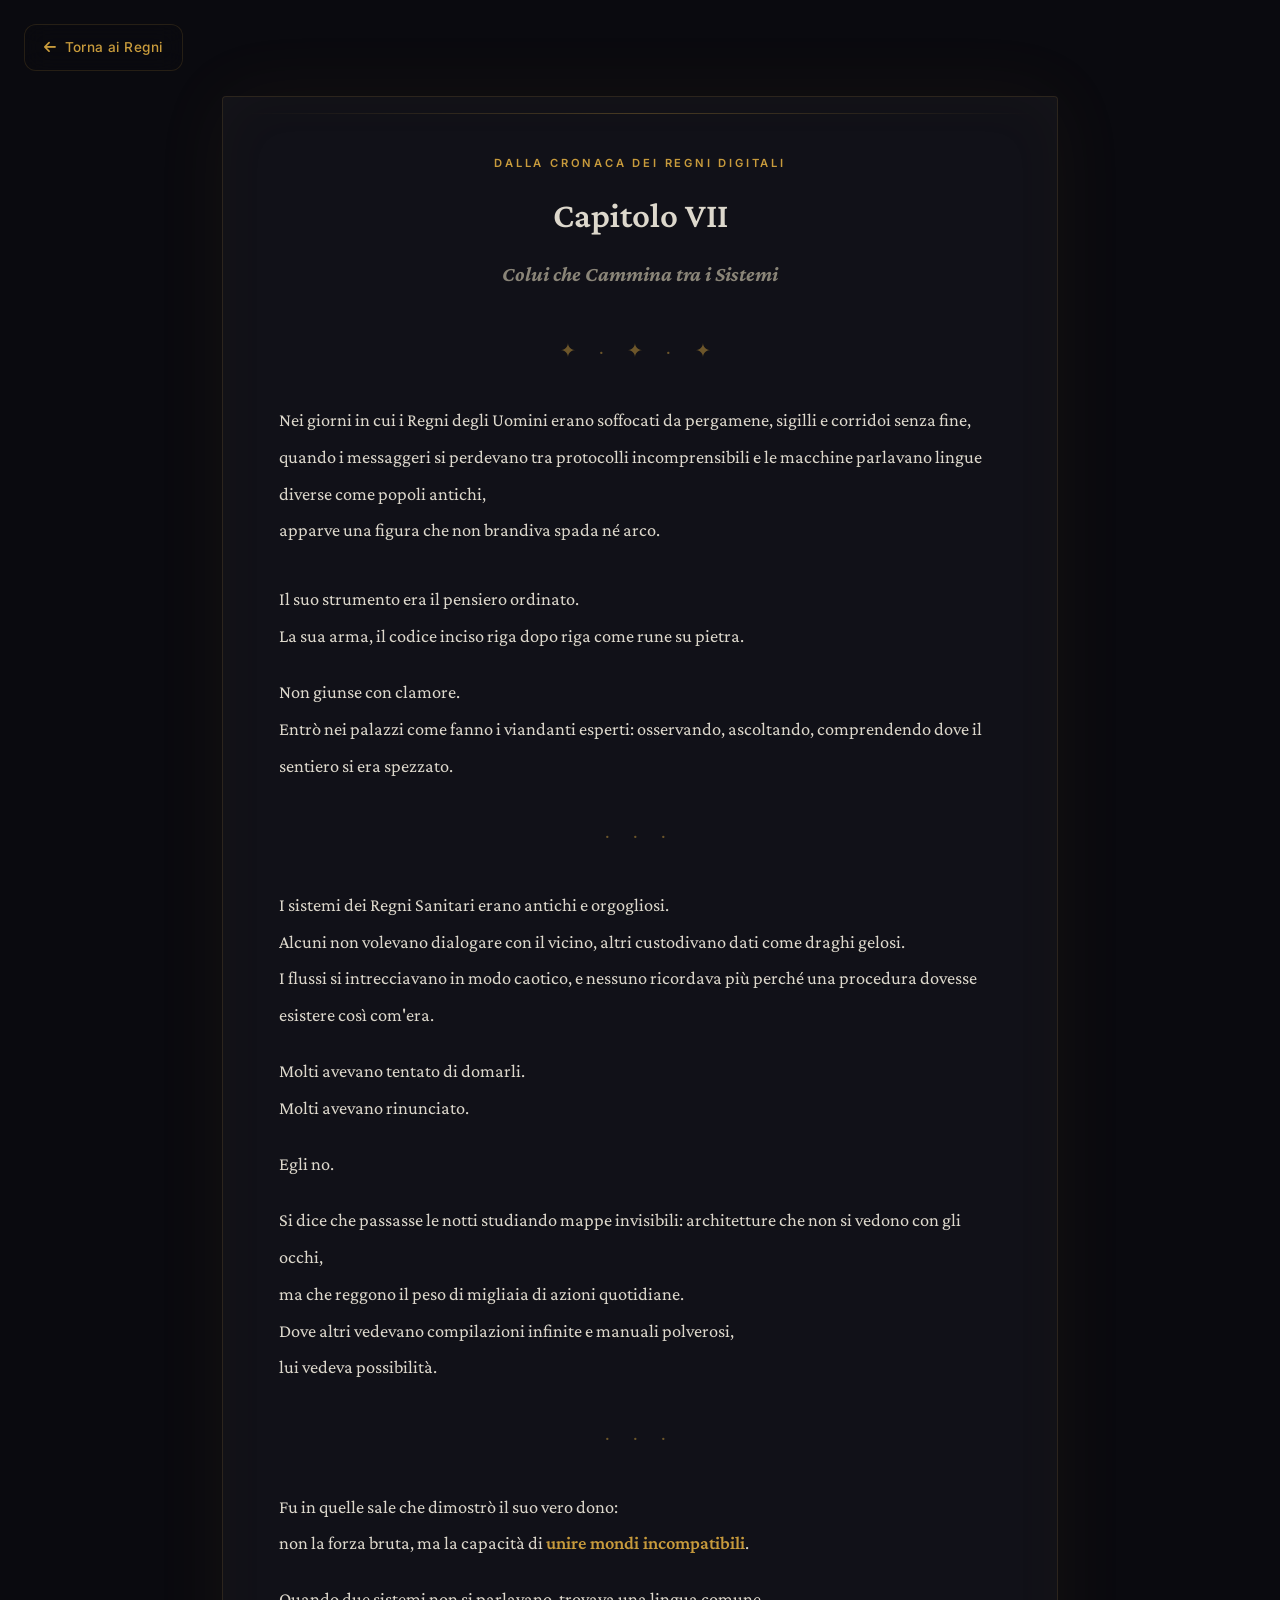
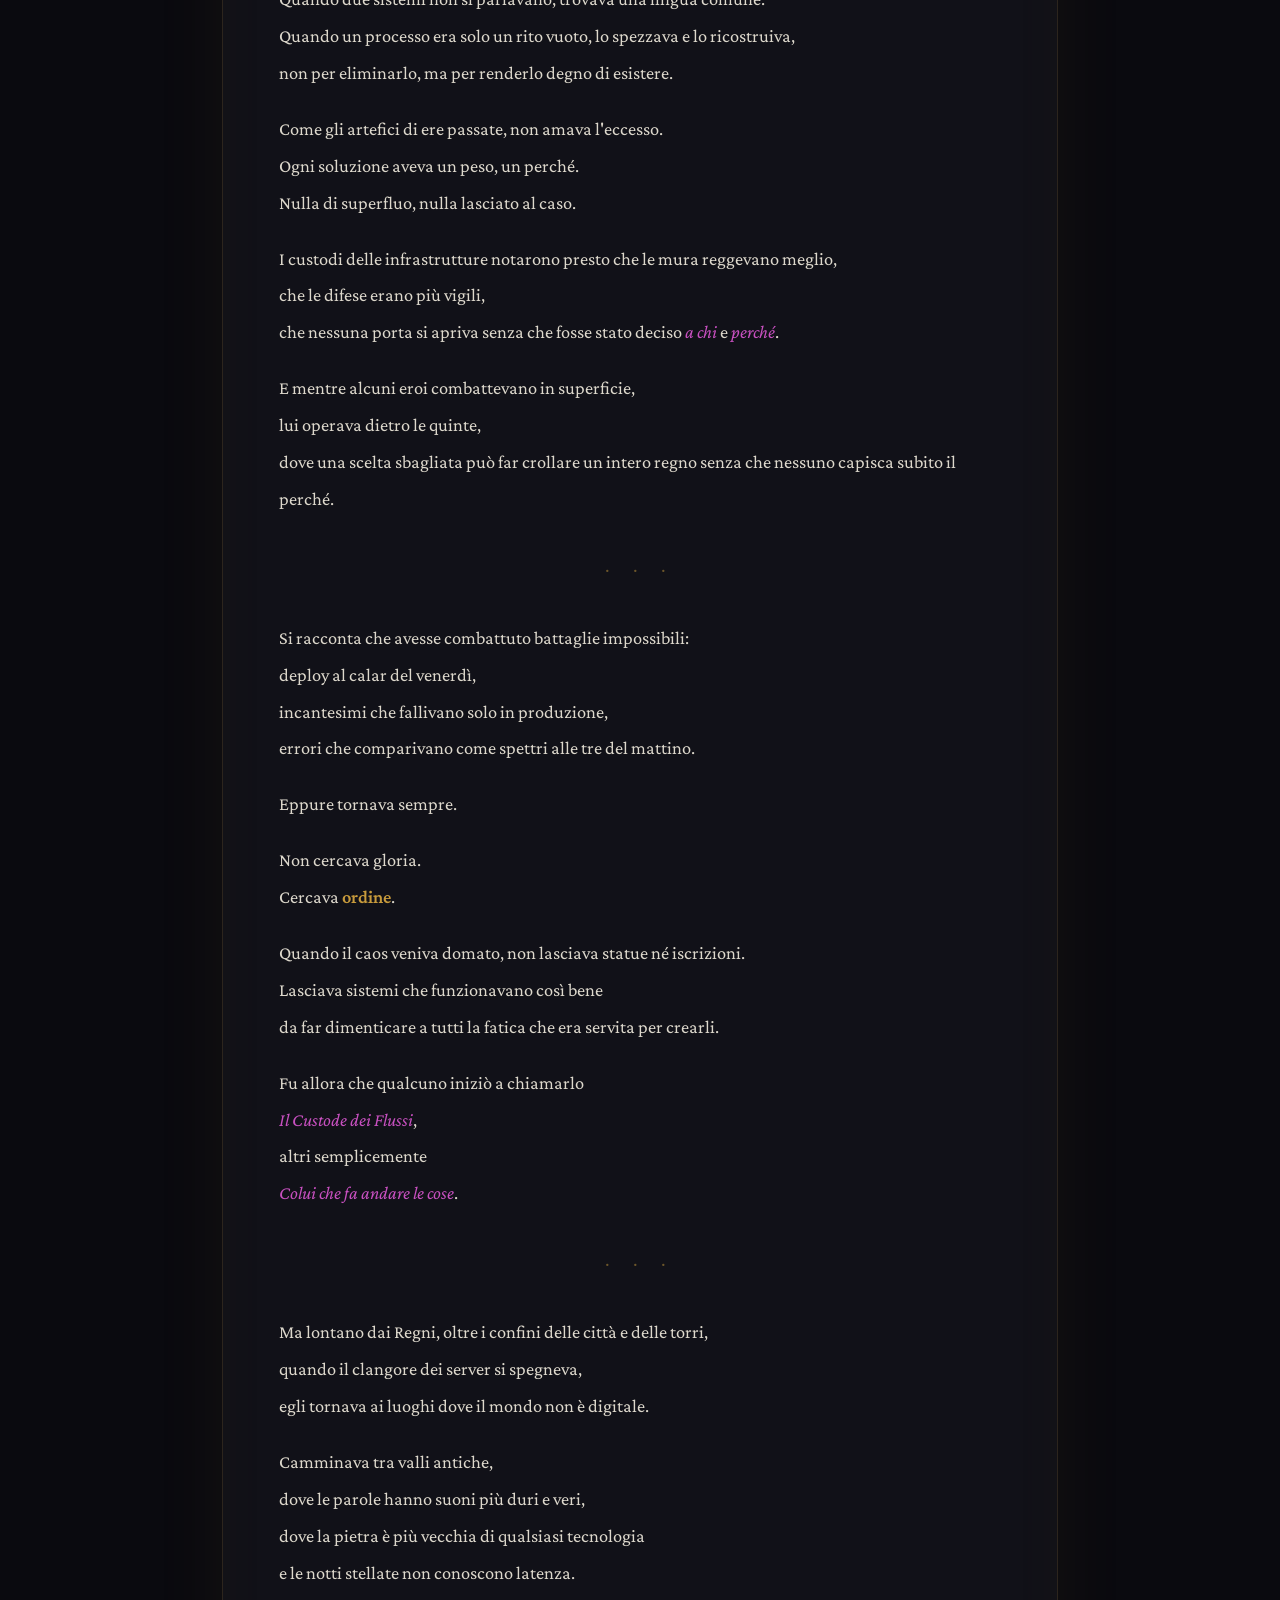
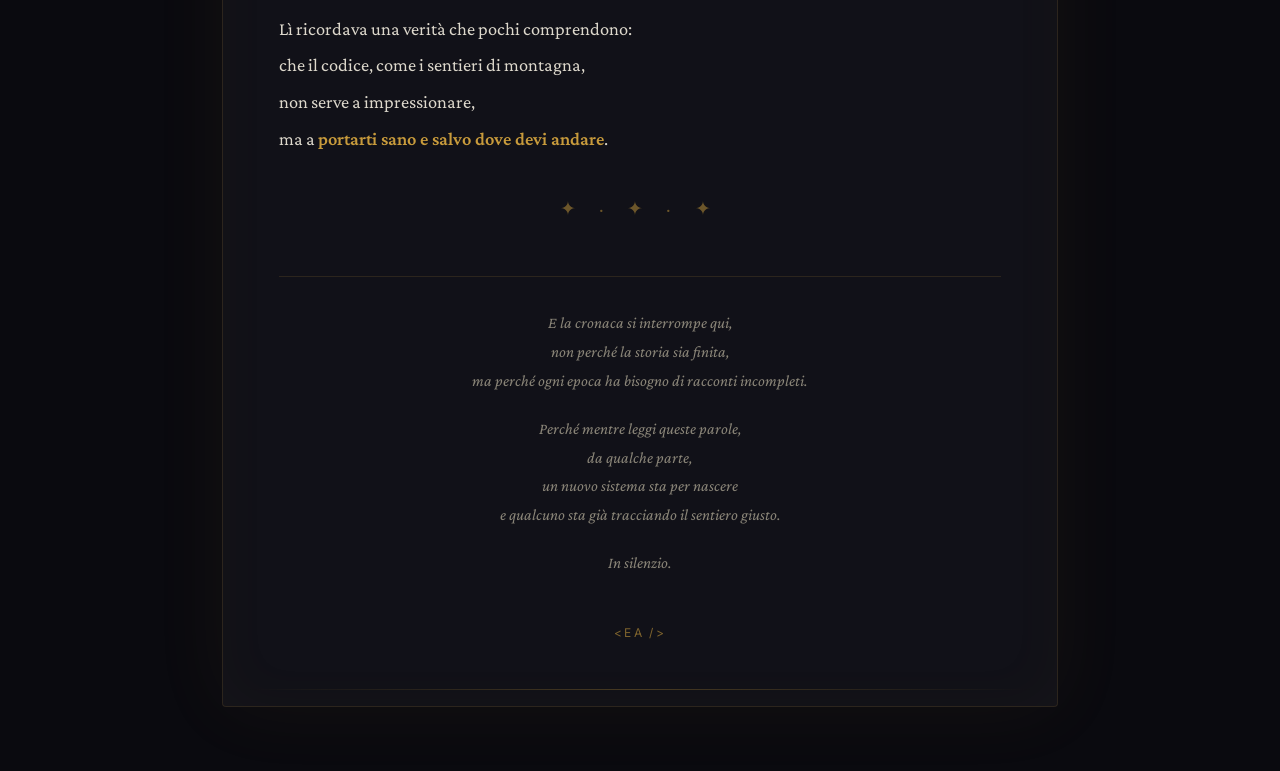
==== cronaca.html @ eeab99f7 "Added more easter eggs just for fun" ====
<!doctype html>
<html lang="it" data-theme="dark">
  <head>
    <meta charset="UTF-8" />
    <meta name="viewport" content="width=device-width, initial-scale=1.0" />
    <title>Cronaca dei Regni Digitali</title>
    <meta name="robots" content="noindex, nofollow" />

    <!-- Fonts -->
    <link rel="preconnect" href="https://fonts.googleapis.com" />
    <link rel="preconnect" href="https://fonts.gstatic.com" crossorigin />
    <link
      href="https://fonts.googleapis.com/css2?family=Inter:wght@300;400;500;600;700;800;900&family=JetBrains+Mono:wght@400;500;600&family=Crimson+Pro:ital,wght@0,400;0,600;1,400&display=swap"
      rel="stylesheet"
    />

    <!-- Icons -->
    <link
      rel="stylesheet"
      href="https://cdn.jsdelivr.net/npm/@fortawesome/fontawesome-free@6.4.0/css/all.min.css"
    />

    <style>
      /* ── Reset & base ─────────────────────────────── */
      *, *::before, *::after { box-sizing: border-box; margin: 0; padding: 0; }

      [data-theme="dark"] {
        --bg: #0a0a0f;
        --bg-scroll: #111118;
        --text: #ddd8cc;
        --text-dim: #8a8578;
        --accent: #c850c0;
        --accent2: #ff6b4a;
        --gold: #c89b3c;
        --border: rgba(200, 155, 60, 0.15);
      }
      [data-theme="light"] {
        --bg: #f5f0e8;
        --bg-scroll: #faf6ee;
        --text: #2a2520;
        --text-dim: #7a7060;
        --accent: #9b3fa0;
        --accent2: #d4522a;
        --gold: #8a6a1e;
        --border: rgba(120, 90, 30, 0.2);
      }

      html {
        scroll-behavior: smooth;
      }

      body {
        font-family: 'Crimson Pro', Georgia, serif;
        background: var(--bg);
        color: var(--text);
        line-height: 1.9;
        min-height: 100vh;
        overflow-x: hidden;
      }

      /* ── Background particles ─────────────────────── */
      .bg-particles {
        position: fixed;
        inset: 0;
        z-index: 0;
        pointer-events: none;
        overflow: hidden;
      }
      .bg-particles .particle {
        position: absolute;
        width: 2px;
        height: 2px;
        border-radius: 50%;
        background: var(--gold);
        opacity: 0;
        animation: float-particle linear infinite;
      }
      @keyframes float-particle {
        0%   { opacity: 0; transform: translateY(100vh) scale(0); }
        10%  { opacity: 0.6; }
        90%  { opacity: 0.6; }
        100% { opacity: 0; transform: translateY(-10vh) scale(1); }
      }

      /* ── Back button ──────────────────────────────── */
      .back-btn {
        position: fixed;
        top: 1.5rem;
        left: 1.5rem;
        z-index: 100;
        display: flex;
        align-items: center;
        gap: 0.5rem;
        padding: 0.6rem 1.2rem;
        background: rgba(10, 10, 15, 0.8);
        backdrop-filter: blur(12px);
        border: 1px solid var(--border);
        border-radius: 12px;
        color: var(--gold);
        text-decoration: none;
        font-family: 'Inter', sans-serif;
        font-size: 0.85rem;
        font-weight: 500;
        letter-spacing: 0.03em;
        transition: all 0.3s ease;
      }
      [data-theme="light"] .back-btn {
        background: rgba(245, 240, 232, 0.85);
      }
      .back-btn:hover {
        border-color: var(--gold);
        box-shadow: 0 0 20px rgba(200, 155, 60, 0.15);
        transform: translateX(-3px);
      }
      .back-btn i {
        transition: transform 0.3s ease;
      }
      .back-btn:hover i {
        transform: translateX(-3px);
      }

      /* ── Sword cursor ────────────────────────────── */
      body {
        cursor: url("data:image/svg+xml,%3Csvg xmlns='http://www.w3.org/2000/svg' width='28' height='28' viewBox='0 0 32 32'%3E%3Cpath d='M4 28l2-2m0 0l6-2-4-4-2 6zm8-4L26 10l-4-4L8 20m6 4l4-4m-10 0l4-4' stroke='%23c89b3c' stroke-width='1.6' fill='none' stroke-linecap='round' stroke-linejoin='round'/%3E%3Cpath d='M26 10l-2-6-4 2' stroke='%23c89b3c' stroke-width='1.6' fill='none' stroke-linecap='round' stroke-linejoin='round'/%3E%3C/svg%3E") 4 28, auto;
      }
      a, button, .back-btn {
        cursor: url("data:image/svg+xml,%3Csvg xmlns='http://www.w3.org/2000/svg' width='28' height='28' viewBox='0 0 32 32'%3E%3Cpath d='M4 28l2-2m0 0l6-2-4-4-2 6zm8-4L26 10l-4-4L8 20m6 4l4-4m-10 0l4-4' stroke='%23ffd700' stroke-width='2' fill='none' stroke-linecap='round' stroke-linejoin='round'/%3E%3Cpath d='M26 10l-2-6-4 2' stroke='%23ffd700' stroke-width='2' fill='none' stroke-linecap='round' stroke-linejoin='round'/%3E%3C/svg%3E") 4 28, pointer;
      }

      /* ── Sparkle trail canvas ──────────────────────── */
      .sparkle-canvas {
        position: fixed;
        inset: 0;
        z-index: 99;
        pointer-events: none;
      }

      /* ── Scroll container ─────────────────────────── */
      .scroll-container {
        position: relative;
        z-index: 1;
        max-width: 900px;
        margin: 0 auto;
        padding: 6rem 2rem 4rem;
      }

      /* ── Parchment ────────────────────────────────── */
      .parchment {
        background: var(--bg-scroll);
        border: 1px solid var(--border);
        border-radius: 4px;
        padding: 3.5rem 3.5rem;
        box-shadow:
          0 0 80px rgba(200, 155, 60, 0.06),
          inset 0 0 60px rgba(200, 155, 60, 0.03);
        position: relative;
      }
      .parchment::before,
      .parchment::after {
        content: '';
        position: absolute;
        left: 1.5rem;
        right: 1.5rem;
        height: 1px;
        background: linear-gradient(90deg, transparent, var(--gold), transparent);
        opacity: 0.3;
      }
      .parchment::before { top: 1rem; }
      .parchment::after { bottom: 1rem; }

      /* ── Typography ───────────────────────────────── */
      .chapter-label {
        font-family: 'Inter', sans-serif;
        font-size: 0.7rem;
        font-weight: 600;
        letter-spacing: 0.25em;
        text-transform: uppercase;
        color: var(--gold);
        text-align: center;
        margin-bottom: 0.5rem;
        opacity: 0;
        animation: fadeIn 1s ease 0.3s forwards;
      }

      .title {
        font-family: 'Crimson Pro', Georgia, serif;
        font-size: clamp(1.6rem, 4vw, 2.2rem);
        font-weight: 600;
        text-align: center;
        color: var(--text);
        margin-bottom: 0.3rem;
        opacity: 0;
        animation: fadeIn 1s ease 0.5s forwards;
      }

      .subtitle {
        font-family: 'Crimson Pro', Georgia, serif;
        font-size: clamp(1rem, 2.5vw, 1.3rem);
        font-style: italic;
        text-align: center;
        color: var(--text-dim);
        margin-bottom: 2.5rem;
        opacity: 0;
        animation: fadeIn 1s ease 0.7s forwards;
      }

      .divider {
        text-align: center;
        color: var(--gold);
        font-size: 1.2rem;
        letter-spacing: 0.5em;
        margin: 2rem 0;
        opacity: 0.5;
      }

      .prose {
        font-size: 1.15rem;
        line-height: 2;
        color: var(--text);
      }

      .prose p {
        margin-bottom: 1.2rem;
        opacity: 0;
        transform: translateY(12px);
        animation: revealLine 0.6s ease forwards;
      }

      .prose p strong {
        color: var(--gold);
        font-weight: 600;
      }

      .prose p em {
        color: var(--accent);
        font-style: italic;
      }

      .prose .stanza {
        margin-bottom: 2rem;
      }

      /* ── Ending ───────────────────────────────────── */
      .ending {
        text-align: center;
        margin-top: 3rem;
        padding-top: 2rem;
        border-top: 1px solid var(--border);
      }
      .ending p {
        font-style: italic;
        color: var(--text-dim);
        font-size: 1rem;
        line-height: 1.8;
      }
      .ending .sigil {
        display: inline-block;
        margin-top: 1.5rem;
        font-family: 'Inter', sans-serif;
        font-size: 0.75rem;
        letter-spacing: 0.2em;
        color: var(--gold);
        opacity: 0.6;
        transition: all 0.3s ease;
        user-select: none;
      }
      .ending .sigil:hover {
        opacity: 1;
        text-shadow: 0 0 12px var(--gold);
      }

      /* ── Black hole overlay ────────────────────────── */
      .blackhole-overlay {
        position: fixed;
        inset: 0;
        z-index: 10000;
        pointer-events: none;
      }
      .blackhole-overlay.active {
        pointer-events: auto;
      }

      /* ── Animations ───────────────────────────────── */
      @keyframes fadeIn {
        to { opacity: 1; }
      }
      @keyframes revealLine {
        to { opacity: 1; transform: translateY(0); }
      }

      /* Stagger paragraph reveals */
      .prose p:nth-child(1)  { animation-delay: 0.9s; }
      .prose p:nth-child(2)  { animation-delay: 1.0s; }
      .prose p:nth-child(3)  { animation-delay: 1.1s; }
      .prose p:nth-child(4)  { animation-delay: 1.2s; }
      .prose p:nth-child(5)  { animation-delay: 1.3s; }
      .prose p:nth-child(6)  { animation-delay: 1.4s; }
      .prose p:nth-child(7)  { animation-delay: 1.5s; }
      .prose p:nth-child(8)  { animation-delay: 1.6s; }
      .prose p:nth-child(9)  { animation-delay: 1.7s; }
      .prose p:nth-child(10) { animation-delay: 1.8s; }
      .prose p:nth-child(11) { animation-delay: 1.9s; }
      .prose p:nth-child(12) { animation-delay: 2.0s; }
      .prose p:nth-child(13) { animation-delay: 2.1s; }
      .prose p:nth-child(14) { animation-delay: 2.2s; }
      .prose p:nth-child(15) { animation-delay: 2.3s; }
      .prose p:nth-child(16) { animation-delay: 2.4s; }
      .prose p:nth-child(17) { animation-delay: 2.5s; }
      .prose p:nth-child(18) { animation-delay: 2.6s; }
      .prose p:nth-child(19) { animation-delay: 2.7s; }
      .prose p:nth-child(20) { animation-delay: 2.8s; }
      .prose p:nth-child(21) { animation-delay: 2.9s; }
      .prose p:nth-child(22) { animation-delay: 3.0s; }
      .prose p:nth-child(23) { animation-delay: 3.1s; }
      .prose p:nth-child(24) { animation-delay: 3.2s; }
      .prose p:nth-child(25) { animation-delay: 3.3s; }

      /* ── Responsive ───────────────────────────────── */
      @media (max-width: 600px) {
        .scroll-container {
          padding: 5rem 1rem 3rem;
        }
        .parchment {
          padding: 2rem 1.5rem;
        }
        .prose {
          font-size: 1.05rem;
        }
      }
    </style>
  </head>
  <body>
    <!-- Floating particles background -->
    <div class="bg-particles" id="bgParticles"></div>

    <!-- Sparkle trail canvas -->
    <canvas class="sparkle-canvas" id="sparkleCanvas"></canvas>

    <!-- Black hole canvas -->
    <canvas class="blackhole-overlay" id="blackholeCanvas"></canvas>

    <!-- Back button -->
    <a href="index.html" class="back-btn">
      <i class="fas fa-arrow-left"></i>
      Torna ai Regni
    </a>

    <div class="scroll-container">
      <article class="parchment">
        <p class="chapter-label">Dalla Cronaca dei Regni Digitali</p>
        <h1 class="title">Capitolo VII</h1>
        <h2 class="subtitle">Colui che Cammina tra i Sistemi</h2>

        <div class="divider">&#x2726; &middot; &#x2726; &middot; &#x2726;</div>

        <div class="prose">
          <p class="stanza">Nei giorni in cui i Regni degli Uomini erano soffocati da pergamene, sigilli e corridoi senza fine,<br>
          quando i messaggeri si perdevano tra protocolli incomprensibili e le macchine parlavano lingue diverse come popoli antichi,<br>
          apparve una figura che non brandiva spada n&eacute; arco.</p>

          <p>Il suo strumento era il pensiero ordinato.<br>
          La sua arma, il codice inciso riga dopo riga come rune su pietra.</p>

          <p>Non giunse con clamore.<br>
          Entr&ograve; nei palazzi come fanno i viandanti esperti: osservando, ascoltando, comprendendo dove il sentiero si era spezzato.</p>

          <div class="divider">&#183; &#183; &#183;</div>

          <p>I sistemi dei Regni Sanitari erano antichi e orgogliosi.<br>
          Alcuni non volevano dialogare con il vicino, altri custodivano dati come draghi gelosi.<br>
          I flussi si intrecciavano in modo caotico, e nessuno ricordava pi&ugrave; perch&eacute; una procedura dovesse esistere cos&igrave; com'era.</p>

          <p>Molti avevano tentato di domarli.<br>
          Molti avevano rinunciato.</p>

          <p>Egli no.</p>

          <p>Si dice che passasse le notti studiando mappe invisibili: architetture che non si vedono con gli occhi,<br>
          ma che reggono il peso di migliaia di azioni quotidiane.<br>
          Dove altri vedevano compilazioni infinite e manuali polverosi,<br>
          lui vedeva possibilit&agrave;.</p>

          <div class="divider">&#183; &#183; &#183;</div>

          <p>Fu in quelle sale che dimostr&ograve; il suo vero dono:<br>
          non la forza bruta, ma la capacit&agrave; di <strong>unire mondi incompatibili</strong>.</p>

          <p>Quando due sistemi non si parlavano, trovava una lingua comune.<br>
          Quando un processo era solo un rito vuoto, lo spezzava e lo ricostruiva,<br>
          non per eliminarlo, ma per renderlo degno di esistere.</p>

          <p>Come gli artefici di ere passate, non amava l'eccesso.<br>
          Ogni soluzione aveva un peso, un perch&eacute;.<br>
          Nulla di superfluo, nulla lasciato al caso.</p>

          <p>I custodi delle infrastrutture notarono presto che le mura reggevano meglio,<br>
          che le difese erano pi&ugrave; vigili,<br>
          che nessuna porta si apriva senza che fosse stato deciso <em>a chi</em> e <em>perch&eacute;</em>.</p>

          <p>E mentre alcuni eroi combattevano in superficie,<br>
          lui operava dietro le quinte,<br>
          dove una scelta sbagliata pu&ograve; far crollare un intero regno senza che nessuno capisca subito il perch&eacute;.</p>

          <div class="divider">&#183; &#183; &#183;</div>

          <p>Si racconta che avesse combattuto battaglie impossibili:<br>
          deploy al calar del venerd&igrave;,<br>
          incantesimi che fallivano solo in produzione,<br>
          errori che comparivano come spettri alle tre del mattino.</p>

          <p>Eppure tornava sempre.</p>

          <p>Non cercava gloria.<br>
          Cercava <strong>ordine</strong>.</p>

          <p>Quando il caos veniva domato, non lasciava statue n&eacute; iscrizioni.<br>
          Lasciava sistemi che funzionavano cos&igrave; bene<br>
          da far dimenticare a tutti la fatica che era servita per crearli.</p>

          <p>Fu allora che qualcuno inizi&ograve; a chiamarlo<br>
          <em>Il Custode dei Flussi</em>,<br>
          altri semplicemente<br>
          <em>Colui che fa andare le cose</em>.</p>

          <div class="divider">&#183; &#183; &#183;</div>

          <p>Ma lontano dai Regni, oltre i confini delle citt&agrave; e delle torri,<br>
          quando il clangore dei server si spegneva,<br>
          egli tornava ai luoghi dove il mondo non &egrave; digitale.</p>

          <p>Camminava tra valli antiche,<br>
          dove le parole hanno suoni pi&ugrave; duri e veri,<br>
          dove la pietra &egrave; pi&ugrave; vecchia di qualsiasi tecnologia<br>
          e le notti stellate non conoscono latenza.</p>

          <p>L&igrave; ricordava una verit&agrave; che pochi comprendono:<br>
          che il codice, come i sentieri di montagna,<br>
          non serve a impressionare,<br>
          ma a <strong>portarti sano e salvo dove devi andare</strong>.</p>

          <div class="divider">&#x2726; &middot; &#x2726; &middot; &#x2726;</div>

          <div class="ending">
            <p>E la cronaca si interrompe qui,<br>
            non perch&eacute; la storia sia finita,<br>
            ma perch&eacute; ogni epoca ha bisogno di racconti incompleti.</p>

            <p>Perch&eacute; mentre leggi queste parole,<br>
            da qualche parte,<br>
            un nuovo sistema sta per nascere<br>
            e qualcuno sta gi&agrave; tracciando il sentiero giusto.</p>

            <p>In silenzio.</p>

            <span class="sigil">&lt;EA /&gt;</span>
          </div>
        </div>
      </article>
    </div>

    <script>
      // Apply saved theme
      const saved = localStorage.getItem('ea-theme');
      if (saved) document.documentElement.setAttribute('data-theme', saved);

      // Background particles
      (function() {
        const container = document.getElementById('bgParticles');
        const count = 30;
        for (let i = 0; i < count; i++) {
          const p = document.createElement('div');
          p.className = 'particle';
          p.style.left = Math.random() * 100 + '%';
          p.style.animationDuration = (8 + Math.random() * 12) + 's';
          p.style.animationDelay = (Math.random() * 10) + 's';
          p.style.width = p.style.height = (1 + Math.random() * 2.5) + 'px';
          container.appendChild(p);
        }
      })();

      // Sparkle trail on mouse move
      (function() {
        if (window.matchMedia('(pointer: coarse)').matches) return;

        const canvas = document.getElementById('sparkleCanvas');
        const ctx = canvas.getContext('2d');
        let w, h;
        const sparkles = [];

        function resize() {
          w = canvas.width = window.innerWidth;
          h = canvas.height = window.innerHeight;
        }
        resize();
        window.addEventListener('resize', resize);

        const colors = ['#c89b3c', '#ffd700', '#e8c547', '#daa520', '#c850c0', '#fff8dc'];

        let lastSpawn = 0;
        document.addEventListener('mousemove', function(e) {
          const now = performance.now();
          if (now - lastSpawn < 30) return;
          lastSpawn = now;

          for (let i = 0; i < 3; i++) {
            sparkles.push({
              x: e.clientX + (Math.random() - 0.5) * 16,
              y: e.clientY + (Math.random() - 0.5) * 16,
              vx: (Math.random() - 0.5) * 1.5,
              vy: (Math.random() - 0.5) * 1.5 - 0.5,
              size: Math.random() * 3.5 + 1.5,
              alpha: 1,
              color: colors[Math.floor(Math.random() * colors.length)],
              rotation: Math.random() * Math.PI * 2,
              rotSpeed: (Math.random() - 0.5) * 0.15,
              life: 0,
              maxLife: 30 + Math.random() * 30,
            });
          }
        });

        function drawStar(cx, cy, size, rotation, alpha, color) {
          ctx.save();
          ctx.translate(cx, cy);
          ctx.rotate(rotation);
          ctx.globalAlpha = alpha;

          // 4-point star sparkle
          ctx.beginPath();
          const outer = size;
          const inner = size * 0.3;
          for (let i = 0; i < 4; i++) {
            const angle = (i * Math.PI) / 2;
            ctx.lineTo(Math.cos(angle) * outer, Math.sin(angle) * outer);
            const midAngle = angle + Math.PI / 4;
            ctx.lineTo(Math.cos(midAngle) * inner, Math.sin(midAngle) * inner);
          }
          ctx.closePath();
          ctx.fillStyle = color;
          ctx.fill();

          // Glow
          ctx.shadowColor = color;
          ctx.shadowBlur = size * 3;
          ctx.fill();

          ctx.restore();
        }

        function animate() {
          ctx.clearRect(0, 0, w, h);

          for (let i = sparkles.length - 1; i >= 0; i--) {
            const s = sparkles[i];
            s.life++;
            s.x += s.vx;
            s.y += s.vy;
            s.vy += 0.02; // light gravity
            s.rotation += s.rotSpeed;

            const progress = s.life / s.maxLife;
            s.alpha = 1 - progress;
            const currentSize = s.size * (1 - progress * 0.5);

            if (s.life >= s.maxLife) {
              sparkles.splice(i, 1);
              continue;
            }

            drawStar(s.x, s.y, currentSize, s.rotation, s.alpha, s.color);
          }

          requestAnimationFrame(animate);
        }
        animate();
      })();

      // Black hole easter egg — click on EA sigil
      (function() {
        const sigil = document.querySelector('.ending .sigil');
        if (!sigil) return;

        sigil.style.cursor = 'pointer';

        sigil.addEventListener('click', function() {
          if (document.querySelector('.blackhole-overlay.active')) return;

          const canvas = document.getElementById('blackholeCanvas');
          const ctx = canvas.getContext('2d');
          canvas.width = window.innerWidth;
          canvas.height = window.innerHeight;
          canvas.classList.add('active');

          const cx = canvas.width / 2;
          const cy = canvas.height / 2;

          // Collect all visible elements as "debris"
          const debris = [];
          const els = document.querySelectorAll(
            '.parchment, .back-btn, .bg-particles, .chapter-label, .title, .subtitle, .divider, .prose p, .ending p, .ending .sigil'
          );

          els.forEach(function(el) {
            const rect = el.getBoundingClientRect();
            if (rect.width === 0 || rect.height === 0) return;

            // Create multiple shards per element
            const shardCount = Math.max(2, Math.floor(rect.width * rect.height / 8000));
            for (let i = 0; i < shardCount; i++) {
              debris.push({
                x: rect.left + Math.random() * rect.width,
                y: rect.top + Math.random() * rect.height,
                w: 8 + Math.random() * 30,
                h: 4 + Math.random() * 16,
                rotation: Math.random() * Math.PI * 2,
                rotSpeed: (Math.random() - 0.5) * 0.2,
                color: ['#c89b3c', '#ffd700', '#ddd8cc', '#c850c0', '#8a8578', '#111118', '#ff6b4a'][Math.floor(Math.random() * 7)],
                alpha: 0.9,
                sucked: false,
              });
            }
          });

          // Hide page content
          let hideFrame = 0;
          const contentEls = document.querySelectorAll('.scroll-container, .back-btn, .bg-particles, #sparkleCanvas');

          // Phase tracking
          let phase = 'explode'; // explode -> suck -> blackhole -> fade
          let tick = 0;
          const explosionDuration = 50;
          const suckDuration = 120;

          // Black hole properties
          let bhRadius = 0;
          let bhAlpha = 0;
          let bhPulse = 0;

          // Accretion ring particles
          const ringParticles = [];

          function animate() {
            tick++;
            ctx.clearRect(0, 0, canvas.width, canvas.height);

            if (phase === 'explode') {
              // First frame: hide content
              if (tick === 1) {
                contentEls.forEach(function(el) { el.style.visibility = 'hidden'; });
              }

              // Explode debris outward from center
              debris.forEach(function(d) {
                if (!d.vx) {
                  // Initialize explosion velocity (away from center)
                  const dx = d.x - cx;
                  const dy = d.y - cy;
                  const dist = Math.sqrt(dx * dx + dy * dy) || 1;
                  const force = 3 + Math.random() * 8;
                  d.vx = (dx / dist) * force + (Math.random() - 0.5) * 4;
                  d.vy = (dy / dist) * force + (Math.random() - 0.5) * 4;
                }

                d.x += d.vx;
                d.y += d.vy;
                d.vx *= 0.97;
                d.vy *= 0.97;
                d.rotation += d.rotSpeed;

                ctx.save();
                ctx.translate(d.x, d.y);
                ctx.rotate(d.rotation);
                ctx.globalAlpha = d.alpha;
                ctx.fillStyle = d.color;
                ctx.fillRect(-d.w / 2, -d.h / 2, d.w, d.h);
                ctx.restore();
              });

              if (tick >= explosionDuration) {
                phase = 'suck';
                tick = 0;
              }
            }

            else if (phase === 'suck') {
              // Grow the black hole
              const suckProgress = tick / suckDuration;
              bhRadius = 10 + suckProgress * 180;
              bhAlpha = Math.min(1, suckProgress * 2);

              // Suck debris toward center
              let allSucked = true;
              debris.forEach(function(d) {
                if (d.sucked) return;

                const dx = cx - d.x;
                const dy = cy - d.y;
                const dist = Math.sqrt(dx * dx + dy * dy);

                if (dist < bhRadius * 0.4) {
                  d.sucked = true;
                  return;
                }

                allSucked = false;

                // Gravitational pull — stronger as black hole grows
                const gravity = (0.3 + suckProgress * 2.5) / Math.max(dist * 0.01, 0.5);
                d.vx = (d.vx || 0) + (dx / dist) * gravity;
                d.vy = (d.vy || 0) + (dy / dist) * gravity;

                // Spiral: tangential force
                d.vx += (-dy / dist) * gravity * 0.4;
                d.vy += (dx / dist) * gravity * 0.4;

                // Damping
                d.vx *= 0.98;
                d.vy *= 0.98;

                d.x += d.vx;
                d.y += d.vy;
                d.rotation += d.rotSpeed * (1 + suckProgress * 3);

                // Shrink as approaching
                const shrink = Math.max(0.1, dist / 500);
                d.alpha = Math.min(0.9, dist / 200);

                ctx.save();
                ctx.translate(d.x, d.y);
                ctx.rotate(d.rotation);
                ctx.globalAlpha = d.alpha;
                ctx.fillStyle = d.color;
                ctx.fillRect(-d.w * shrink / 2, -d.h * shrink / 2, d.w * shrink, d.h * shrink);
                ctx.restore();
              });

              // Draw accretion disk
              bhPulse += 0.08;
              const rings = 5;
              for (let r = rings; r >= 1; r--) {
                const ringR = bhRadius + r * 25 + Math.sin(bhPulse + r) * 8;
                const ringAlpha = bhAlpha * (0.15 / r);
                ctx.beginPath();
                ctx.arc(cx, cy, ringR, 0, Math.PI * 2);
                ctx.strokeStyle = r % 2 === 0 ? '#c850c0' : '#ff6b4a';
                ctx.lineWidth = 3 - r * 0.4;
                ctx.globalAlpha = ringAlpha;
                ctx.stroke();
              }

              // Draw black hole core
              var gradient = ctx.createRadialGradient(cx, cy, 0, cx, cy, bhRadius);
              gradient.addColorStop(0, 'rgba(0, 0, 0, 1)');
              gradient.addColorStop(0.7, 'rgba(0, 0, 0, 0.95)');
              gradient.addColorStop(0.85, 'rgba(40, 0, 60, 0.6)');
              gradient.addColorStop(1, 'rgba(200, 80, 192, 0)');

              ctx.beginPath();
              ctx.arc(cx, cy, bhRadius, 0, Math.PI * 2);
              ctx.fillStyle = gradient;
              ctx.globalAlpha = bhAlpha;
              ctx.fill();

              // Event horizon glow
              ctx.beginPath();
              ctx.arc(cx, cy, bhRadius * 0.95, 0, Math.PI * 2);
              ctx.strokeStyle = '#c850c0';
              ctx.lineWidth = 2;
              ctx.globalAlpha = bhAlpha * 0.4 * (1 + Math.sin(bhPulse * 2) * 0.3);
              ctx.shadowColor = '#c850c0';
              ctx.shadowBlur = 30;
              ctx.stroke();
              ctx.shadowBlur = 0;

              if (tick >= suckDuration || (allSucked && tick > 30)) {
                phase = 'blackhole';
                tick = 0;
              }
            }

            else if (phase === 'blackhole') {
              // Majestic pulsing black hole
              bhPulse += 0.05;
              var finalRadius = 200 + Math.sin(bhPulse) * 15;

              // Gravitational lensing rings
              for (var r = 8; r >= 1; r--) {
                var ringR = finalRadius + r * 20 + Math.sin(bhPulse * 1.5 + r * 0.8) * 10;
                ctx.beginPath();
                ctx.arc(cx, cy, ringR, 0, Math.PI * 2);
                var ringColor = r % 3 === 0 ? '#c850c0' : r % 3 === 1 ? '#ff6b4a' : '#c89b3c';
                ctx.strokeStyle = ringColor;
                ctx.lineWidth = 2.5 - r * 0.2;
                ctx.globalAlpha = 0.15 / r * (1 + Math.sin(bhPulse * 2 + r) * 0.3);
                ctx.shadowColor = ringColor;
                ctx.shadowBlur = 15;
                ctx.stroke();
              }
              ctx.shadowBlur = 0;

              // Black hole core
              var coreGrad = ctx.createRadialGradient(cx, cy, 0, cx, cy, finalRadius);
              coreGrad.addColorStop(0, 'rgba(0, 0, 0, 1)');
              coreGrad.addColorStop(0.75, 'rgba(0, 0, 0, 0.98)');
              coreGrad.addColorStop(0.9, 'rgba(60, 0, 80, 0.4)');
              coreGrad.addColorStop(1, 'rgba(200, 80, 192, 0)');
              ctx.beginPath();
              ctx.arc(cx, cy, finalRadius, 0, Math.PI * 2);
              ctx.fillStyle = coreGrad;
              ctx.globalAlpha = 1;
              ctx.fill();

              // Photon sphere
              ctx.beginPath();
              ctx.arc(cx, cy, finalRadius * 0.95, 0, Math.PI * 2);
              ctx.strokeStyle = '#c850c0';
              ctx.lineWidth = 1.5;
              ctx.globalAlpha = 0.5 + Math.sin(bhPulse * 3) * 0.2;
              ctx.shadowColor = '#c850c0';
              ctx.shadowBlur = 25;
              ctx.stroke();
              ctx.shadowBlur = 0;

              // Orbiting sparks
              for (var s = 0; s < 12; s++) {
                var sparkAngle = bhPulse * (0.8 + s * 0.15) + s * (Math.PI * 2 / 12);
                var sparkDist = finalRadius + 10 + Math.sin(bhPulse * 2 + s) * 30;
                var sx = cx + Math.cos(sparkAngle) * sparkDist;
                var sy = cy + Math.sin(sparkAngle) * sparkDist;

                ctx.beginPath();
                ctx.arc(sx, sy, 1.5 + Math.sin(bhPulse + s) * 0.8, 0, Math.PI * 2);
                ctx.fillStyle = s % 2 === 0 ? '#ffd700' : '#ff6b4a';
                ctx.globalAlpha = 0.7 + Math.sin(bhPulse * 2 + s) * 0.3;
                ctx.shadowColor = ctx.fillStyle;
                ctx.shadowBlur = 10;
                ctx.fill();
              }
              ctx.shadowBlur = 0;

              // After 4 seconds, start fade
              if (tick > 240) {
                phase = 'fade';
                tick = 0;
              }
            }

            else if (phase === 'fade') {
              // Fade to black then redirect
              var fadeProgress = tick / 90;
              ctx.fillStyle = '#000';
              ctx.globalAlpha = Math.min(1, fadeProgress);
              ctx.fillRect(0, 0, canvas.width, canvas.height);

              if (fadeProgress >= 1.2) {
                window.location.href = 'index.html';
                return;
              }
            }

            requestAnimationFrame(animate);
          }

          requestAnimationFrame(animate);
        });
      })();
    </script>
  </body>
</html>
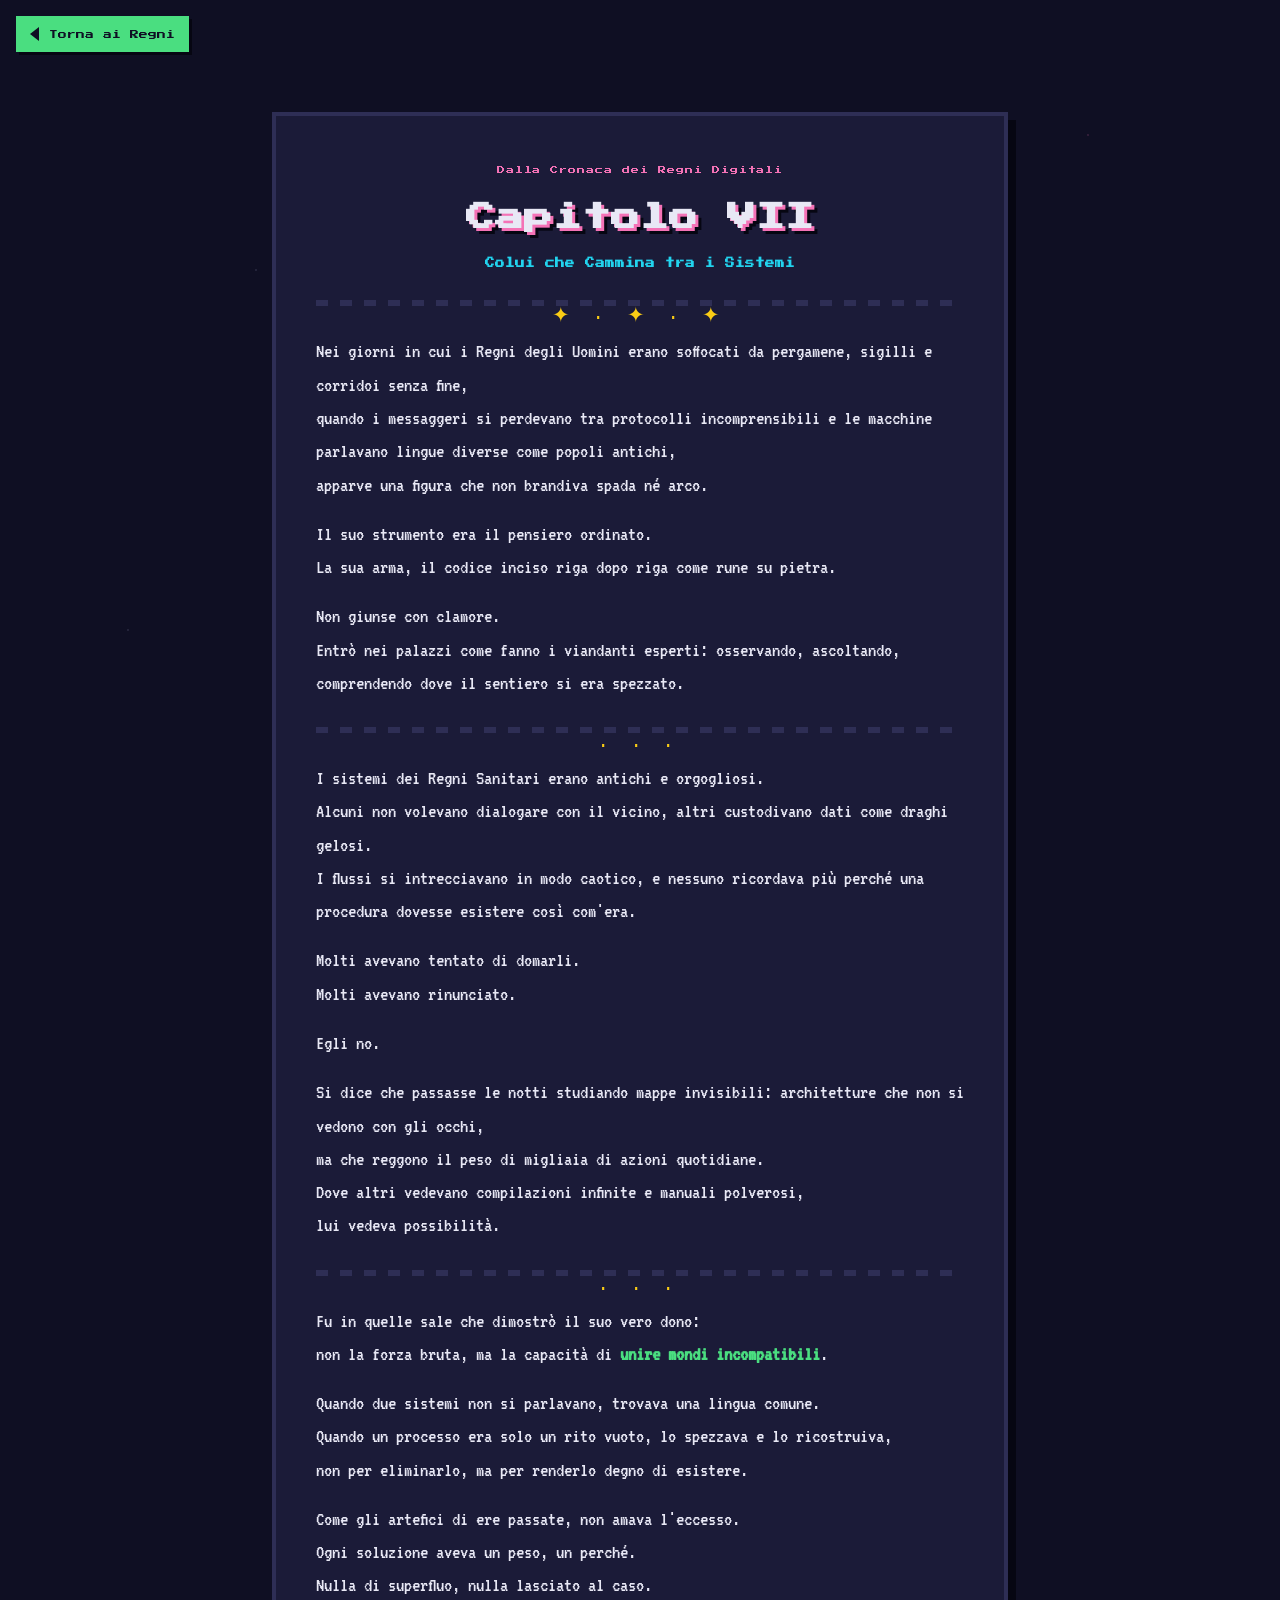
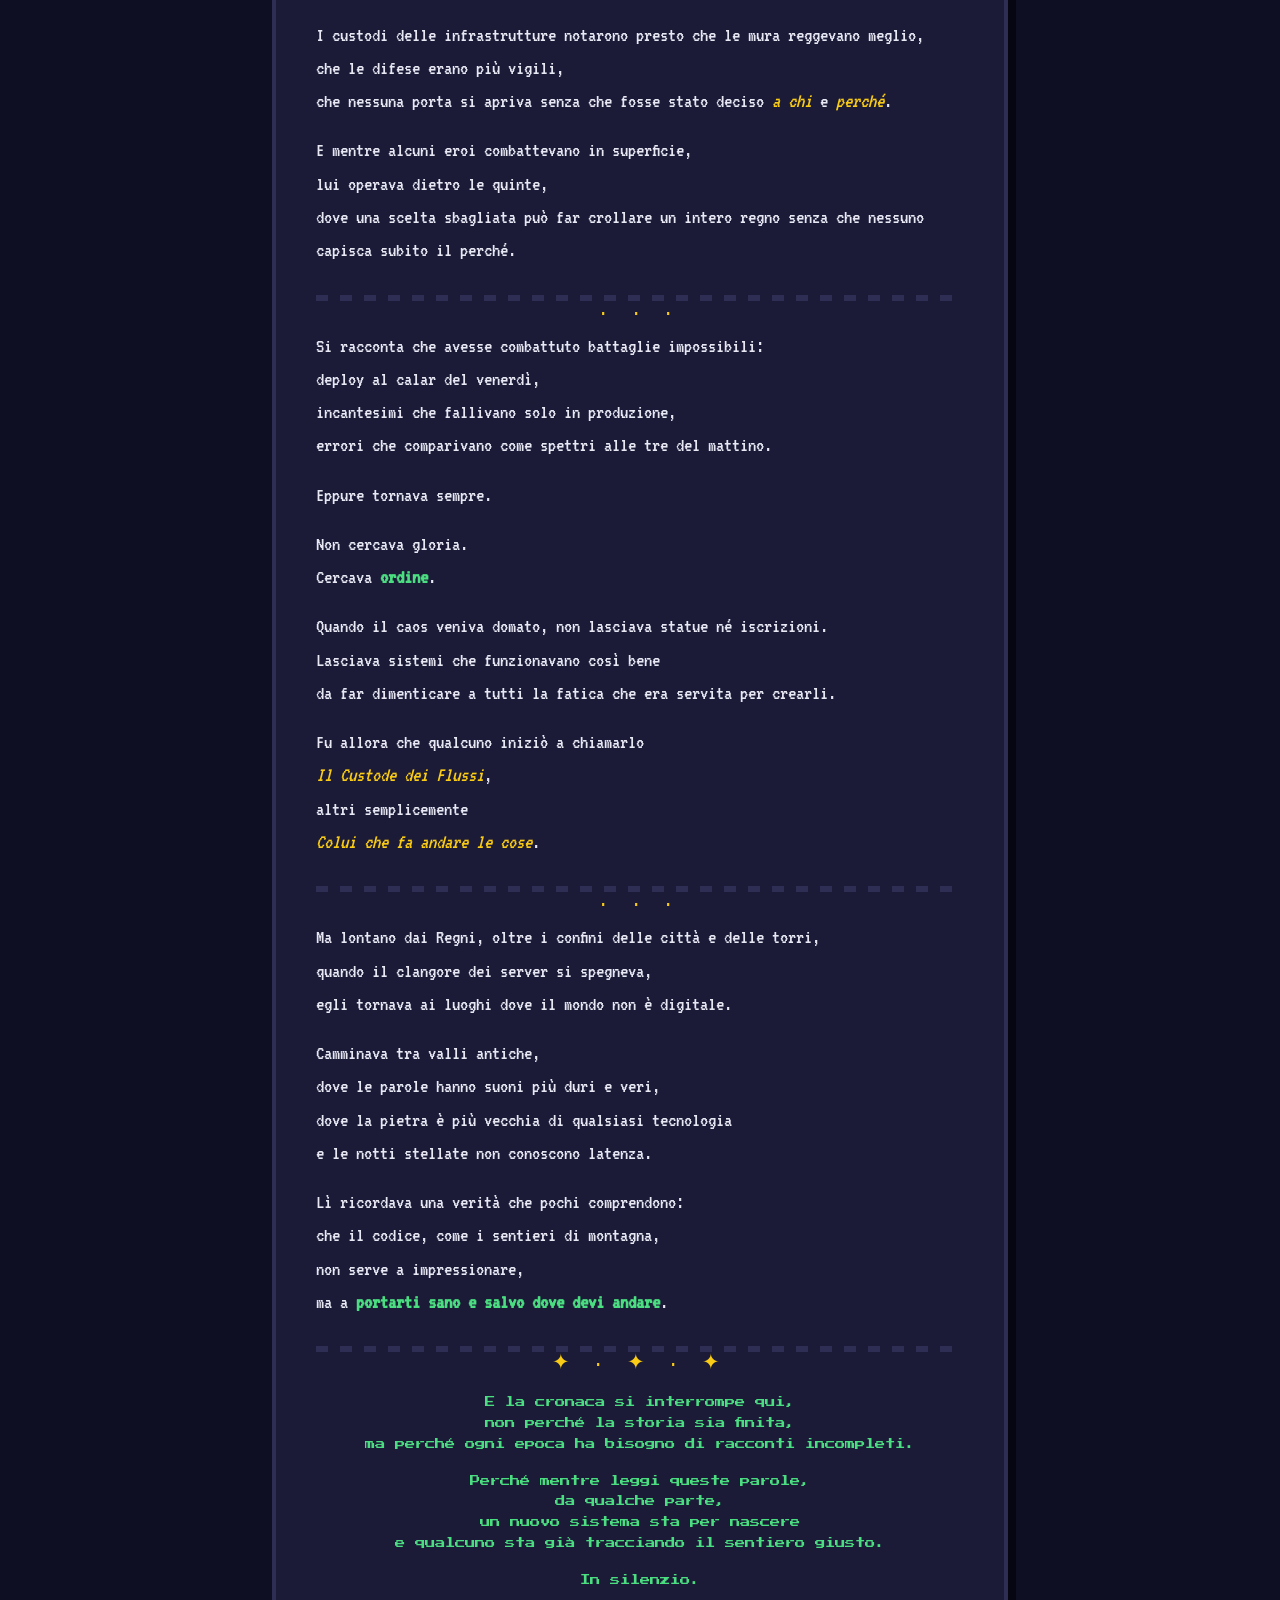
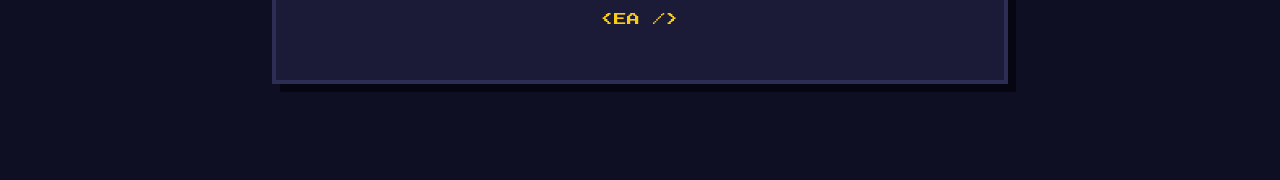
==== commit 59fed358: "New website with pixel art layout" ====
--- a/cronaca.html
+++ b/cronaca.html
@@ -1,330 +1,188 @@
 <!doctype html>
-<html lang="it" data-theme="dark">
+<html lang="it" class="page">
   <head>
     <meta charset="UTF-8" />
     <meta name="viewport" content="width=device-width, initial-scale=1.0" />
     <title>Cronaca dei Regni Digitali</title>
     <meta name="robots" content="noindex, nofollow" />
-
-    <!-- Fonts -->
+    <meta name="theme-color" content="#0f0f23" />
+
+    <link
+      rel="icon"
+      href="data:image/svg+xml,%3Csvg xmlns='http://www.w3.org/2000/svg' viewBox='0 0 8 8' shape-rendering='crispEdges'%3E%3Crect width='8' height='8' fill='%230f0f23'/%3E%3Crect x='2' y='1' width='4' height='1' fill='%234ade80'/%3E%3Crect x='2' y='2' width='1' height='1' fill='%234ade80'/%3E%3Crect x='2' y='3' width='3' height='1' fill='%234ade80'/%3E%3Crect x='2' y='4' width='1' height='1' fill='%234ade80'/%3E%3Crect x='2' y='5' width='1' height='1' fill='%234ade80'/%3E%3Crect x='2' y='6' width='4' height='1' fill='%234ade80'/%3E%3C/svg%3E"
+    />
     <link rel="preconnect" href="https://fonts.googleapis.com" />
     <link rel="preconnect" href="https://fonts.gstatic.com" crossorigin />
     <link
-      href="https://fonts.googleapis.com/css2?family=Inter:wght@300;400;500;600;700;800;900&family=JetBrains+Mono:wght@400;500;600&family=Crimson+Pro:ital,wght@0,400;0,600;1,400&display=swap"
+      href="https://fonts.googleapis.com/css2?family=Press+Start+2P&family=VT323&display=swap"
       rel="stylesheet"
     />
-
-    <!-- Icons -->
-    <link
-      rel="stylesheet"
-      href="https://cdn.jsdelivr.net/npm/@fortawesome/fontawesome-free@6.4.0/css/all.min.css"
-    />
+    <link rel="stylesheet" href="css/pixel.css" />
 
     <style>
-      /* ── Reset & base ─────────────────────────────── */
-      *, *::before, *::after { box-sizing: border-box; margin: 0; padding: 0; }
-
-      [data-theme="dark"] {
-        --bg: #0a0a0f;
-        --bg-scroll: #111118;
-        --text: #ddd8cc;
-        --text-dim: #8a8578;
-        --accent: #c850c0;
-        --accent2: #ff6b4a;
-        --gold: #c89b3c;
-        --border: rgba(200, 155, 60, 0.15);
-      }
-      [data-theme="light"] {
-        --bg: #f5f0e8;
-        --bg-scroll: #faf6ee;
-        --text: #2a2520;
-        --text-dim: #7a7060;
-        --accent: #9b3fa0;
-        --accent2: #d4522a;
-        --gold: #8a6a1e;
-        --border: rgba(120, 90, 30, 0.2);
-      }
-
-      html {
-        scroll-behavior: smooth;
-      }
+      /* ───────────────────────────────────────────────
+         La Cronaca, in versione 8 bit.
+         La pergamena diventa la finestra di dialogo di
+         un vecchio gioco di ruolo.
+      ─────────────────────────────────────────────── */
 
       body {
-        font-family: 'Crimson Pro', Georgia, serif;
         background: var(--bg);
-        color: var(--text);
-        line-height: 1.9;
         min-height: 100vh;
+        padding: 1rem;
         overflow-x: hidden;
       }
 
-      /* ── Background particles ─────────────────────── */
+      /* stelle di sfondo */
       .bg-particles {
         position: fixed;
         inset: 0;
+        pointer-events: none;
         z-index: 0;
-        pointer-events: none;
-        overflow: hidden;
-      }
-      .bg-particles .particle {
-        position: absolute;
-        width: 2px;
-        height: 2px;
-        border-radius: 50%;
-        background: var(--gold);
-        opacity: 0;
-        animation: float-particle linear infinite;
-      }
-      @keyframes float-particle {
-        0%   { opacity: 0; transform: translateY(100vh) scale(0); }
-        10%  { opacity: 0.6; }
-        90%  { opacity: 0.6; }
-        100% { opacity: 0; transform: translateY(-10vh) scale(1); }
-      }
-
-      /* ── Back button ──────────────────────────────── */
-      .back-btn {
-        position: fixed;
-        top: 1.5rem;
-        left: 1.5rem;
-        z-index: 100;
-        display: flex;
-        align-items: center;
-        gap: 0.5rem;
-        padding: 0.6rem 1.2rem;
-        background: rgba(10, 10, 15, 0.8);
-        backdrop-filter: blur(12px);
-        border: 1px solid var(--border);
-        border-radius: 12px;
-        color: var(--gold);
-        text-decoration: none;
-        font-family: 'Inter', sans-serif;
-        font-size: 0.85rem;
-        font-weight: 500;
-        letter-spacing: 0.03em;
-        transition: all 0.3s ease;
-      }
-      [data-theme="light"] .back-btn {
-        background: rgba(245, 240, 232, 0.85);
-      }
-      .back-btn:hover {
-        border-color: var(--gold);
-        box-shadow: 0 0 20px rgba(200, 155, 60, 0.15);
-        transform: translateX(-3px);
-      }
-      .back-btn i {
-        transition: transform 0.3s ease;
-      }
-      .back-btn:hover i {
-        transform: translateX(-3px);
-      }
-
-      /* ── Sword cursor ────────────────────────────── */
-      body {
-        cursor: url("data:image/svg+xml,%3Csvg xmlns='http://www.w3.org/2000/svg' width='28' height='28' viewBox='0 0 32 32'%3E%3Cpath d='M4 28l2-2m0 0l6-2-4-4-2 6zm8-4L26 10l-4-4L8 20m6 4l4-4m-10 0l4-4' stroke='%23c89b3c' stroke-width='1.6' fill='none' stroke-linecap='round' stroke-linejoin='round'/%3E%3Cpath d='M26 10l-2-6-4 2' stroke='%23c89b3c' stroke-width='1.6' fill='none' stroke-linecap='round' stroke-linejoin='round'/%3E%3C/svg%3E") 4 28, auto;
-      }
-      a, button, .back-btn {
-        cursor: url("data:image/svg+xml,%3Csvg xmlns='http://www.w3.org/2000/svg' width='28' height='28' viewBox='0 0 32 32'%3E%3Cpath d='M4 28l2-2m0 0l6-2-4-4-2 6zm8-4L26 10l-4-4L8 20m6 4l4-4m-10 0l4-4' stroke='%23ffd700' stroke-width='2' fill='none' stroke-linecap='round' stroke-linejoin='round'/%3E%3Cpath d='M26 10l-2-6-4 2' stroke='%23ffd700' stroke-width='2' fill='none' stroke-linecap='round' stroke-linejoin='round'/%3E%3C/svg%3E") 4 28, pointer;
-      }
-
-      /* ── Sparkle trail canvas ──────────────────────── */
-      .sparkle-canvas {
-        position: fixed;
-        inset: 0;
-        z-index: 99;
-        pointer-events: none;
-      }
-
-      /* ── Scroll container ─────────────────────────── */
-      .scroll-container {
-        position: relative;
-        z-index: 1;
-        max-width: 900px;
-        margin: 0 auto;
-        padding: 6rem 2rem 4rem;
-      }
-
-      /* ── Parchment ────────────────────────────────── */
-      .parchment {
-        background: var(--bg-scroll);
-        border: 1px solid var(--border);
-        border-radius: 4px;
-        padding: 3.5rem 3.5rem;
-        box-shadow:
-          0 0 80px rgba(200, 155, 60, 0.06),
-          inset 0 0 60px rgba(200, 155, 60, 0.03);
-        position: relative;
-      }
-      .parchment::before,
-      .parchment::after {
-        content: '';
-        position: absolute;
-        left: 1.5rem;
-        right: 1.5rem;
-        height: 1px;
-        background: linear-gradient(90deg, transparent, var(--gold), transparent);
-        opacity: 0.3;
-      }
-      .parchment::before { top: 1rem; }
-      .parchment::after { bottom: 1rem; }
-
-      /* ── Typography ───────────────────────────────── */
-      .chapter-label {
-        font-family: 'Inter', sans-serif;
-        font-size: 0.7rem;
-        font-weight: 600;
-        letter-spacing: 0.25em;
-        text-transform: uppercase;
-        color: var(--gold);
-        text-align: center;
-        margin-bottom: 0.5rem;
-        opacity: 0;
-        animation: fadeIn 1s ease 0.3s forwards;
-      }
-
-      .title {
-        font-family: 'Crimson Pro', Georgia, serif;
-        font-size: clamp(1.6rem, 4vw, 2.2rem);
-        font-weight: 600;
-        text-align: center;
-        color: var(--text);
-        margin-bottom: 0.3rem;
-        opacity: 0;
-        animation: fadeIn 1s ease 0.5s forwards;
-      }
-
-      .subtitle {
-        font-family: 'Crimson Pro', Georgia, serif;
-        font-size: clamp(1rem, 2.5vw, 1.3rem);
-        font-style: italic;
-        text-align: center;
-        color: var(--text-dim);
-        margin-bottom: 2.5rem;
-        opacity: 0;
-        animation: fadeIn 1s ease 0.7s forwards;
-      }
-
-      .divider {
-        text-align: center;
-        color: var(--gold);
-        font-size: 1.2rem;
-        letter-spacing: 0.5em;
-        margin: 2rem 0;
+        background-image:
+          radial-gradient(1px 1px at 20% 30%, var(--ink-dim), transparent),
+          radial-gradient(1px 1px at 70% 60%, var(--cyan), transparent),
+          radial-gradient(1px 1px at 40% 80%, var(--ink-dim), transparent),
+          radial-gradient(1px 1px at 85% 15%, var(--magenta), transparent),
+          radial-gradient(1px 1px at 10% 70%, var(--ink-dim), transparent);
         opacity: 0.5;
       }
 
-      .prose {
-        font-size: 1.15rem;
-        line-height: 2;
-        color: var(--text);
-      }
-
-      .prose p {
-        margin-bottom: 1.2rem;
-        opacity: 0;
-        transform: translateY(12px);
-        animation: revealLine 0.6s ease forwards;
-      }
-
-      .prose p strong {
-        color: var(--gold);
-        font-weight: 600;
-      }
-
-      .prose p em {
-        color: var(--accent);
-        font-style: italic;
-      }
-
-      .prose .stanza {
-        margin-bottom: 2rem;
-      }
-
-      /* ── Ending ───────────────────────────────────── */
-      .ending {
-        text-align: center;
-        margin-top: 3rem;
-        padding-top: 2rem;
-        border-top: 1px solid var(--border);
-      }
-      .ending p {
-        font-style: italic;
-        color: var(--text-dim);
-        font-size: 1rem;
-        line-height: 1.8;
-      }
-      .ending .sigil {
-        display: inline-block;
-        margin-top: 1.5rem;
-        font-family: 'Inter', sans-serif;
-        font-size: 0.75rem;
-        letter-spacing: 0.2em;
-        color: var(--gold);
-        opacity: 0.6;
-        transition: all 0.3s ease;
-        user-select: none;
-      }
-      .ending .sigil:hover {
-        opacity: 1;
-        text-shadow: 0 0 12px var(--gold);
-      }
-
-      /* ── Black hole overlay ────────────────────────── */
+      .sparkle-canvas,
       .blackhole-overlay {
         position: fixed;
         inset: 0;
-        z-index: 10000;
         pointer-events: none;
-      }
-      .blackhole-overlay.active {
-        pointer-events: auto;
-      }
-
-      /* ── Animations ───────────────────────────────── */
-      @keyframes fadeIn {
-        to { opacity: 1; }
-      }
-      @keyframes revealLine {
-        to { opacity: 1; transform: translateY(0); }
-      }
-
-      /* Stagger paragraph reveals */
-      .prose p:nth-child(1)  { animation-delay: 0.9s; }
-      .prose p:nth-child(2)  { animation-delay: 1.0s; }
-      .prose p:nth-child(3)  { animation-delay: 1.1s; }
-      .prose p:nth-child(4)  { animation-delay: 1.2s; }
-      .prose p:nth-child(5)  { animation-delay: 1.3s; }
-      .prose p:nth-child(6)  { animation-delay: 1.4s; }
-      .prose p:nth-child(7)  { animation-delay: 1.5s; }
-      .prose p:nth-child(8)  { animation-delay: 1.6s; }
-      .prose p:nth-child(9)  { animation-delay: 1.7s; }
-      .prose p:nth-child(10) { animation-delay: 1.8s; }
-      .prose p:nth-child(11) { animation-delay: 1.9s; }
-      .prose p:nth-child(12) { animation-delay: 2.0s; }
-      .prose p:nth-child(13) { animation-delay: 2.1s; }
-      .prose p:nth-child(14) { animation-delay: 2.2s; }
-      .prose p:nth-child(15) { animation-delay: 2.3s; }
-      .prose p:nth-child(16) { animation-delay: 2.4s; }
-      .prose p:nth-child(17) { animation-delay: 2.5s; }
-      .prose p:nth-child(18) { animation-delay: 2.6s; }
-      .prose p:nth-child(19) { animation-delay: 2.7s; }
-      .prose p:nth-child(20) { animation-delay: 2.8s; }
-      .prose p:nth-child(21) { animation-delay: 2.9s; }
-      .prose p:nth-child(22) { animation-delay: 3.0s; }
-      .prose p:nth-child(23) { animation-delay: 3.1s; }
-      .prose p:nth-child(24) { animation-delay: 3.2s; }
-      .prose p:nth-child(25) { animation-delay: 3.3s; }
-
-      /* ── Responsive ───────────────────────────────── */
-      @media (max-width: 600px) {
+        z-index: 1;
+      }
+
+      .back-btn {
+        position: fixed;
+        top: 1rem;
+        left: 1rem;
+        z-index: 50;
+        display: inline-flex;
+        align-items: center;
+        gap: 0.6rem;
+        font-family: var(--font-pixel);
+        font-size: 0.55rem;
+        color: var(--bg);
+        background: var(--green);
+        text-decoration: none;
+        padding: 0.7rem 0.9rem;
+        box-shadow: 3px 3px 0 var(--shadow);
+      }
+
+      .back-btn:hover,
+      .back-btn:focus-visible {
+        background: var(--yellow);
+        transform: translate(2px, 2px);
+        box-shadow: 1px 1px 0 var(--shadow);
+      }
+
+      /* le icone Font Awesome non ci sono più: uso una freccia disegnata */
+      .back-btn i {
+        width: 0;
+        height: 0;
+        border-right: 9px solid var(--bg);
+        border-top: 7px solid transparent;
+        border-bottom: 7px solid transparent;
+      }
+
+      .scroll-container {
+        position: relative;
+        z-index: 2;
+        max-width: 46rem;
+        margin: 0 auto;
+        padding: 5rem 0 4rem;
+      }
+
+      /* la pergamena diventa una finestra di dialogo */
+      .parchment {
+        background: var(--panel);
+        border: 4px solid var(--panel-edge);
+        box-shadow: 8px 8px 0 var(--shadow);
+        padding: 1.5rem 1.25rem;
+      }
+
+      .chapter-label {
+        font-family: var(--font-pixel);
+        font-size: 0.5rem;
+        color: var(--magenta);
+        letter-spacing: 0.12em;
+        text-align: center;
+        margin-bottom: 1.25rem;
+      }
+
+      .title {
+        font-family: var(--font-pixel);
+        font-size: clamp(1.1rem, 5.5vw, 1.8rem);
+        line-height: 1.5;
+        color: var(--ink);
+        text-align: center;
+        text-shadow: 3px 3px 0 var(--magenta), 6px 6px 0 var(--shadow);
+        margin-bottom: 1rem;
+      }
+
+      .subtitle {
+        font-family: var(--font-pixel);
+        font-size: 0.6rem;
+        line-height: 1.8;
+        color: var(--cyan);
+        text-align: center;
+        margin-bottom: 1.5rem;
+      }
+
+      .divider {
+        color: var(--yellow);
+        text-align: center;
+        font-size: 1.3rem;
+        margin: 1.75rem 0;
+        letter-spacing: 0.4em;
+      }
+
+      .prose {
+        color: var(--ink);
+        font-size: 1.3rem;
+        line-height: 1.6;
+      }
+
+      .stanza {
+        margin-bottom: 1.5rem;
+      }
+
+      .prose strong {
+        color: var(--green);
+      }
+
+      .prose em {
+        color: var(--yellow);
+      }
+
+      .ending {
+        font-family: var(--font-pixel);
+        font-size: 0.65rem;
+        line-height: 2;
+        color: var(--green);
+        text-align: center;
+        margin-top: 2.5rem;
+      }
+
+      .sigil {
+        font-family: var(--font-pixel);
+        font-size: 0.8rem;
+        color: var(--yellow);
+        text-align: center;
+        margin-top: 1.5rem;
+      }
+
+      @media (min-width: 640px) {
+        .parchment {
+          padding: 3rem 2.5rem;
+        }
+
         .scroll-container {
-          padding: 5rem 1rem 3rem;
-        }
-        .parchment {
-          padding: 2rem 1.5rem;
-        }
-        .prose {
-          font-size: 1.05rem;
+          padding: 6rem 0 5rem;
         }
       }
     </style>
--- a/css/pixel.css
+++ b/css/pixel.css
@@ -0,0 +1,2390 @@
+/* ═══════════════════════════════════════════════════════════
+   ENRICO ARNAUDO — pixel art edition
+   Mobile-first: base = smartphone, poi tablet (≥640px)
+   e desktop (≥1024px).
+   ═══════════════════════════════════════════════════════════ */
+
+:root {
+  --bg: #0f0f23;
+  --bg-alt: #16162e;
+  --panel: #1b1b38;
+  --panel-edge: #2e2e55;
+  --ink: #e8e8f5;
+  --ink-dim: #9c9cc4;
+  --green: #4ade80;
+  --cyan: #22d3ee;
+  --magenta: #f472b6;
+  --yellow: #facc15;
+  --red: #f87171;
+  --shadow: #060612;
+
+  /* le emoji non esistono nei font pixel: fallback esplicito, altrimenti
+     il browser sostituisce glifi a caso */
+  --font-emoji: "Segoe UI Emoji", "Apple Color Emoji", "Noto Color Emoji";
+  --font-pixel: "Press Start 2P", var(--font-emoji), monospace;
+  --font-body: "VT323", var(--font-emoji), monospace;
+
+  --nav-h: 3.5rem;
+  --hud-h: 2.5rem;
+}
+
+/* le pagine interne non hanno l'HUD del gioco: azzero il suo spazio */
+html.page {
+  --hud-h: 0rem;
+}
+
+/* ─── Reset ─── */
+*,
+*::before,
+*::after {
+  box-sizing: border-box;
+  margin: 0;
+  padding: 0;
+}
+
+html {
+  scroll-behavior: smooth;
+  scroll-padding-top: calc(var(--nav-h) + var(--hud-h) + 1rem);
+}
+
+body {
+  background: var(--bg);
+  color: var(--ink);
+  font-family: var(--font-body);
+  font-size: 1.25rem;
+  line-height: 1.5;
+  overflow-x: hidden;
+  image-rendering: pixelated;
+}
+
+img,
+svg {
+  max-width: 100%;
+  display: block;
+}
+
+[hidden] {
+  display: none !important;
+}
+
+::selection {
+  background: var(--magenta);
+  color: var(--bg);
+}
+
+/* ─── CRT overlay ─── */
+.crt-overlay {
+  position: fixed;
+  inset: 0;
+  pointer-events: none;
+  z-index: 999;
+  background: repeating-linear-gradient(
+    to bottom,
+    transparent 0,
+    transparent 2px,
+    rgba(0, 0, 0, 0.12) 3px,
+    transparent 4px
+  );
+  mix-blend-mode: multiply;
+}
+
+/* ═══════════════ NAVBAR ═══════════════ */
+.navbar {
+  position: fixed;
+  top: 0;
+  left: 0;
+  right: 0;
+  z-index: 100;
+  height: var(--nav-h);
+  display: flex;
+  align-items: center;
+  justify-content: space-between;
+  padding: 0 0.75rem;
+  background: var(--bg-alt);
+  border-bottom: 4px solid var(--panel-edge);
+}
+
+.nav-logo {
+  text-decoration: none;
+}
+
+.logo-block {
+  display: inline-block;
+  font-family: var(--font-pixel);
+  font-size: 0.85rem;
+  color: var(--bg);
+  background: var(--green);
+  padding: 0.5rem 0.6rem;
+  box-shadow: 3px 3px 0 var(--shadow);
+}
+
+.hamburger {
+  display: flex;
+  flex-direction: column;
+  gap: 5px;
+  background: none;
+  border: none;
+  padding: 0.5rem;
+  cursor: pointer;
+}
+
+.hamburger span {
+  width: 24px;
+  height: 4px;
+  background: var(--ink);
+}
+
+.nav-links {
+  position: fixed;
+  top: var(--nav-h);
+  left: 0;
+  right: 0;
+  list-style: none;
+  background: var(--bg-alt);
+  border-bottom: 4px solid var(--panel-edge);
+  display: none;
+  flex-direction: column;
+  z-index: 99;
+}
+
+.nav-links.open {
+  display: flex;
+}
+
+.nav-link {
+  display: block;
+  padding: 0.9rem 1.25rem;
+  font-family: var(--font-pixel);
+  font-size: 0.65rem;
+  color: var(--ink);
+  text-decoration: none;
+  border-top: 2px solid var(--panel-edge);
+}
+
+.nav-link:hover,
+.nav-link:focus-visible {
+  background: var(--panel);
+  color: var(--green);
+}
+
+/* i font pixel non hanno glifi decorativi: li disegno con dei blocchi */
+.nav-link::before {
+  content: "";
+  display: inline-block;
+  width: 6px;
+  height: 6px;
+  background: var(--green);
+  margin-right: 0.6em;
+  vertical-align: 0.1em;
+}
+
+/* ═══════════════ HUD ═══════════════ */
+.hud {
+  position: fixed;
+  top: var(--nav-h);
+  left: 0;
+  right: 0;
+  z-index: 98;
+  height: var(--hud-h);
+  display: flex;
+  align-items: center;
+  justify-content: space-between;
+  gap: 0.5rem;
+  padding: 0 0.75rem;
+  background: var(--bg-alt);
+  border-bottom: 2px solid var(--panel-edge);
+  font-family: var(--font-pixel);
+  font-size: 0.7rem;
+}
+
+.hud-hearts {
+  display: flex;
+  gap: 0.3rem;
+}
+
+.heart {
+  color: var(--red);
+  font-size: 1rem;
+  cursor: pointer;
+  user-select: none;
+  transition: transform 0.1s;
+}
+
+.heart:hover {
+  transform: scale(1.2);
+}
+
+.heart.lost {
+  color: var(--panel-edge);
+}
+
+.hud-coins {
+  display: flex;
+  align-items: center;
+  gap: 0.4rem;
+  color: var(--yellow);
+}
+
+.coin-icon {
+  width: 14px;
+  height: 14px;
+  background: var(--yellow);
+  box-shadow: inset -3px -3px 0 #b8860b;
+  border-radius: 0;
+  display: inline-block;
+}
+
+.coin-icon.spin {
+  animation: coinspin 0.4s steps(4);
+}
+
+@keyframes coinspin {
+  0% { transform: scaleX(1); }
+  50% { transform: scaleX(0.1); }
+  100% { transform: scaleX(1); }
+}
+
+.hud-level {
+  color: var(--cyan);
+  cursor: pointer;
+  user-select: none;
+}
+
+/* ═══════════════ HERO ═══════════════ */
+.hero {
+  min-height: 100svh;
+  display: flex;
+  flex-direction: column;
+  justify-content: center;
+  position: relative;
+  padding: calc(var(--nav-h) + var(--hud-h) + 2rem) 1rem 5rem;
+  text-align: center;
+  background:
+    radial-gradient(ellipse at 50% 20%, rgba(34, 211, 238, 0.08), transparent 60%),
+    var(--bg);
+}
+
+.hero-player {
+  font-family: var(--font-pixel);
+  font-size: 0.7rem;
+  color: var(--cyan);
+  letter-spacing: 0.2em;
+  animation: blink 1.6s steps(2) infinite;
+}
+
+.avatar-wrap {
+  position: relative;
+  width: 140px;
+  margin: 1.25rem auto;
+}
+
+.avatar {
+  width: 140px;
+  height: 140px;
+  cursor: pointer;
+  filter: drop-shadow(6px 6px 0 var(--shadow));
+  transition: transform 0.1s;
+}
+
+.avatar:active {
+  transform: scale(0.95);
+}
+
+.avatar.bounce {
+  animation: bounce 0.4s;
+}
+
+@keyframes bounce {
+  0%, 100% { transform: translateY(0); }
+  50% { transform: translateY(-12px); }
+}
+
+/* ? block */
+.qblock {
+  position: absolute;
+  top: -3.2rem;
+  right: -2.5rem;
+  width: 44px;
+  height: 44px;
+  font-family: var(--font-pixel);
+  font-size: 1.1rem;
+  color: #7c4a03;
+  background: var(--yellow);
+  border: none;
+  box-shadow:
+    inset 4px 4px 0 #fde68a,
+    inset -4px -4px 0 #b8860b,
+    4px 4px 0 var(--shadow);
+  cursor: pointer;
+}
+
+.qblock.hit {
+  animation: qhit 0.3s;
+}
+
+.qblock.used {
+  background: var(--panel-edge);
+  color: var(--ink-dim);
+  box-shadow: 4px 4px 0 var(--shadow);
+}
+
+@keyframes qhit {
+  0%, 100% { transform: translateY(0); }
+  40% { transform: translateY(-10px); }
+}
+
+.coin-pop {
+  position: absolute;
+  font-size: 1.4rem;
+  color: var(--yellow);
+  font-family: var(--font-pixel);
+  pointer-events: none;
+  animation: coinup 0.7s forwards;
+  z-index: 5;
+}
+
+@keyframes coinup {
+  0% { transform: translateY(0); opacity: 1; }
+  100% { transform: translateY(-70px); opacity: 0; }
+}
+
+.hero-title {
+  font-family: var(--font-pixel);
+  font-size: clamp(1.3rem, 6.2vw, 2.8rem);
+  line-height: 1.35;
+  color: var(--ink);
+  text-shadow:
+    3px 3px 0 var(--magenta),
+    6px 6px 0 var(--shadow);
+  margin-bottom: 1rem;
+}
+
+.hero-sub {
+  font-family: var(--font-pixel);
+  font-size: 0.7rem;
+  color: var(--green);
+  min-height: 1.4em;
+}
+
+.cursor {
+  animation: blink 1s steps(2) infinite;
+}
+
+@keyframes blink {
+  50% { opacity: 0; }
+}
+
+.hero-tag {
+  max-width: 34ch;
+  margin: 1rem auto 1.5rem;
+  color: var(--ink-dim);
+  font-size: 1.35rem;
+}
+
+.press-start {
+  display: inline-block;
+  font-family: var(--font-pixel);
+  font-size: 0.8rem;
+  color: var(--bg);
+  background: var(--green);
+  text-decoration: none;
+  border: none;
+  padding: 1rem 1.5rem;
+  box-shadow: 4px 4px 0 var(--shadow);
+  cursor: pointer;
+  animation: blink 2s steps(2) infinite;
+}
+
+.press-start:hover,
+.press-start:focus-visible {
+  animation: none;
+  background: var(--yellow);
+  transform: translate(2px, 2px);
+  box-shadow: 2px 2px 0 var(--shadow);
+}
+
+.hero-ground {
+  position: absolute;
+  left: 0;
+  right: 0;
+  bottom: 0;
+  height: 2.5rem;
+  background:
+    repeating-linear-gradient(
+      to right,
+      #3d2c17 0 8px,
+      #4a3620 8px 16px
+    );
+  border-top: 6px solid var(--green);
+}
+
+/* ═══════════════ SEZIONI ═══════════════ */
+.section {
+  padding: 4rem 1rem;
+}
+
+.section > * {
+  max-width: 66rem;
+  margin-left: auto;
+  margin-right: auto;
+}
+
+.section:nth-of-type(even) {
+  background: var(--bg-alt);
+}
+
+.section-title {
+  font-family: var(--font-pixel);
+  font-size: clamp(1.1rem, 5vw, 1.8rem);
+  margin-bottom: 1rem;
+  color: var(--ink);
+  text-shadow: 3px 3px 0 var(--shadow);
+}
+
+.title-level {
+  display: block;
+  font-size: 0.6rem;
+  color: var(--magenta);
+  margin-bottom: 0.6rem;
+  letter-spacing: 0.15em;
+}
+
+.section-sub {
+  color: var(--ink-dim);
+  margin-bottom: 2rem;
+}
+
+/* ─── Card pixel ─── */
+.pixel-card {
+  background: var(--panel);
+  border: 4px solid var(--panel-edge);
+  box-shadow: 6px 6px 0 var(--shadow);
+  padding: 1.25rem;
+  margin-bottom: 1.5rem;
+}
+
+.card-heading {
+  font-family: var(--font-pixel);
+  font-size: 0.75rem;
+  margin-bottom: 1rem;
+  color: var(--cyan);
+}
+
+.card-heading::before {
+  content: "";
+  display: inline-block;
+  width: 10px;
+  height: 10px;
+  background: currentColor;
+  margin-right: 0.7em;
+  vertical-align: 0;
+}
+
+/* reveal on scroll */
+.reveal-hidden {
+  opacity: 0;
+  transform: translateY(24px);
+}
+
+.reveal-shown {
+  opacity: 1;
+  transform: translateY(0);
+  transition: opacity 0.5s steps(5), transform 0.5s steps(5);
+}
+
+/* ═══════════════ ABOUT ═══════════════ */
+.about-grid {
+  display: grid;
+  gap: 1.5rem;
+  grid-template-columns: 1fr;
+}
+
+.about-grid > .pixel-card {
+  margin-bottom: 0;
+}
+
+.about-text p {
+  margin-bottom: 1rem;
+}
+
+.about-text p:last-child {
+  margin-bottom: 0;
+}
+
+/* scheda personaggio: il ritratto sfonda il padding della card
+   e si appoggia al bordo, come una carta collezionabile */
+.portrait {
+  position: relative;
+  margin: -1.25rem -1.25rem 1.25rem;
+  border-bottom: 4px solid var(--panel-edge);
+  background: var(--bg);
+}
+
+.portrait img {
+  width: 100%;
+  height: auto; /* annulla l'attributo height dell'img, altrimenti vince lui */
+  aspect-ratio: 4 / 5;
+  object-fit: cover;
+  /* il crop verticale taglia via il bordo alto dell'immagine */
+  object-position: 50% 45%;
+  image-rendering: pixelated;
+}
+
+.portrait-tag {
+  position: absolute;
+  left: 0.75rem;
+  bottom: 0.75rem;
+  font-family: var(--font-pixel);
+  font-size: 0.55rem;
+  color: var(--green);
+  background: var(--bg);
+  border: 3px solid var(--panel-edge);
+  padding: 0.45rem 0.6rem;
+  box-shadow: 3px 3px 0 var(--shadow);
+}
+
+.about-text strong {
+  color: var(--green);
+}
+
+.stats-list {
+  list-style: none;
+  margin-bottom: 1.25rem;
+}
+
+.stats-list li {
+  display: flex;
+  justify-content: space-between;
+  gap: 1rem;
+  padding: 0.4rem 0;
+  border-bottom: 2px dotted var(--panel-edge);
+}
+
+.stat-name {
+  font-family: var(--font-pixel);
+  font-size: 0.6rem;
+  color: var(--ink-dim);
+  padding-top: 0.3rem;
+}
+
+.stat-value {
+  color: var(--yellow);
+}
+
+/* barre pixel */
+.bar-row {
+  display: flex;
+  align-items: center;
+  gap: 0.75rem;
+  margin-bottom: 0.7rem;
+}
+
+.bar-label {
+  font-family: var(--font-pixel);
+  font-size: 0.55rem;
+  width: 5.5rem;
+  flex-shrink: 0;
+  color: var(--ink-dim);
+}
+
+.pixel-bar {
+  flex: 1;
+  height: 16px;
+  background: var(--bg);
+  border: 3px solid var(--panel-edge);
+  overflow: hidden;
+}
+
+.bar-fill {
+  height: 100%;
+  width: 0;
+  background: repeating-linear-gradient(
+    to right,
+    var(--green) 0 8px,
+    #2fae5f 8px 10px
+  );
+}
+
+.reveal-shown .bar-fill {
+  width: var(--w);
+  transition: width 1s steps(12);
+}
+
+.bar-max {
+  background: repeating-linear-gradient(
+    to right,
+    var(--yellow) 0 8px,
+    #d4a90f 8px 10px
+  );
+}
+
+/* side quests: gli hobby, in formato missione secondaria */
+.side-sub {
+  color: var(--ink-dim);
+  margin: -0.5rem 0 1.25rem;
+}
+
+.side-grid {
+  list-style: none;
+  display: grid;
+  gap: 1rem;
+}
+
+/* ogni hobby è una voce di quest log: icona a sinistra, scheda a destra */
+.side-quest {
+  display: flex;
+  gap: 1rem;
+  align-items: flex-start;
+  padding: 1rem;
+  background: var(--bg);
+  border: 3px solid var(--panel-edge);
+}
+
+.side-icon {
+  width: 40px;
+  height: 40px;
+  flex-shrink: 0;
+  filter: drop-shadow(3px 3px 0 var(--shadow));
+}
+
+.side-body {
+  flex: 1;
+  min-width: 0;
+  display: flex;
+  flex-direction: column;
+  gap: 0.5rem;
+}
+
+.side-title {
+  font-family: var(--font-pixel);
+  font-size: 0.65rem;
+  color: var(--yellow);
+}
+
+.side-status {
+  font-family: var(--font-pixel);
+  font-size: 0.5rem;
+  line-height: 1.6;
+  color: var(--ink-dim);
+  margin-top: auto;
+  padding-top: 0.6rem;
+  border-top: 2px dotted var(--panel-edge);
+}
+
+/* ═══════════════ QUEST LOG ═══════════════ */
+.quest-list {
+  position: relative;
+}
+
+.quest {
+  position: relative;
+}
+
+.quest-active {
+  border-color: var(--green);
+}
+
+.quest-badge {
+  display: inline-block;
+  font-family: var(--font-pixel);
+  font-size: 0.55rem;
+  padding: 0.4rem 0.6rem;
+  background: var(--panel-edge);
+  color: var(--ink);
+  margin-bottom: 0.75rem;
+}
+
+.badge-main {
+  background: var(--green);
+  color: var(--bg);
+}
+
+.badge-tutorial {
+  background: var(--cyan);
+  color: var(--bg);
+}
+
+.badge-edu {
+  background: var(--yellow);
+  color: var(--bg);
+}
+
+.quest-org {
+  font-family: var(--font-pixel);
+  font-size: 0.95rem;
+  line-height: 1.5;
+  margin-bottom: 0.4rem;
+}
+
+.quest-meta {
+  color: var(--ink-dim);
+  margin-bottom: 1rem;
+}
+
+.quest-role {
+  margin-bottom: 1rem;
+}
+
+.quest-role h4 {
+  font-family: var(--font-pixel);
+  font-size: 0.65rem;
+  line-height: 1.7;
+  color: var(--yellow);
+  margin-bottom: 0.4rem;
+  display: flex;
+  gap: 0.7em;
+}
+
+.quest-role h4::before {
+  content: "";
+  flex-shrink: 0;
+  width: 9px;
+  height: 9px;
+  background: var(--yellow);
+  margin-top: 0.35em;
+}
+
+.quest-role-meta {
+  color: var(--ink-dim);
+  font-size: 1.1rem;
+}
+
+.quest-role strong {
+  color: var(--cyan);
+}
+
+.quest-loot {
+  display: flex;
+  flex-wrap: wrap;
+  gap: 0.5rem;
+  align-items: center;
+  border-top: 2px dotted var(--panel-edge);
+  padding-top: 0.9rem;
+}
+
+.loot-label {
+  font-family: var(--font-pixel);
+  font-size: 0.55rem;
+  color: var(--magenta);
+}
+
+.loot-item {
+  font-size: 1.05rem;
+  background: var(--bg);
+  border: 2px solid var(--panel-edge);
+  padding: 0.15rem 0.6rem;
+  color: var(--green);
+}
+
+.loot-cloud {
+  display: flex;
+  flex-wrap: wrap;
+  gap: 0.6rem;
+}
+
+/* ═══════════════ FORMAZIONE ═══════════════ */
+.edu-card {
+  display: flex;
+  flex-direction: column;
+  gap: 1rem;
+  border-color: var(--yellow);
+}
+
+.edu-trophy {
+  width: 56px;
+  flex-shrink: 0;
+  filter: drop-shadow(4px 4px 0 var(--shadow));
+}
+
+.edu-title {
+  font-family: var(--font-pixel);
+  font-size: 0.8rem;
+  line-height: 1.7;
+  margin-bottom: 0.5rem;
+}
+
+.edu-org {
+  color: var(--cyan);
+  margin-bottom: 0.25rem;
+}
+
+.edu-vote {
+  color: var(--yellow);
+  margin-bottom: 0.75rem;
+}
+
+.edu-desc strong {
+  color: var(--green);
+}
+
+/* ═══════════════ SKILL TREE ═══════════════ */
+.skills-grid {
+  display: grid;
+  gap: 1.5rem;
+  grid-template-columns: 1fr;
+}
+
+.skill-branch {
+  margin-bottom: 0;
+}
+
+.branch-front { color: var(--green); }
+.branch-back { color: var(--cyan); }
+.branch-sys { color: var(--magenta); }
+.branch-extra { color: var(--yellow); }
+.branch-cert { color: var(--yellow); }
+
+/* ─── Certificazioni: la card occupa tutta la griglia ─── */
+.cert-card {
+  grid-column: 1 / -1;
+  border-color: var(--yellow);
+}
+
+.cert-head {
+  display: flex;
+  flex-wrap: wrap;
+  align-items: baseline;
+  justify-content: space-between;
+  gap: 0.5rem 1rem;
+  margin-bottom: 0.75rem;
+}
+
+.cert-head .card-heading {
+  margin-bottom: 0;
+}
+
+.cert-count {
+  font-family: var(--font-pixel);
+  font-size: 0.5rem;
+  color: var(--ink-dim);
+  letter-spacing: 0.05em;
+}
+
+.cert-count b {
+  font-weight: normal;
+  color: var(--yellow);
+}
+
+.cert-intro {
+  color: var(--ink-dim);
+  margin-bottom: 1rem;
+}
+
+.cert-list {
+  list-style: none;
+  display: grid;
+  grid-template-columns: 1fr;
+  column-gap: 2rem;
+}
+
+/* una riga = badge emittente | data, titolo, competenze | link */
+.cert {
+  display: grid;
+  grid-template-columns: auto 1fr;
+  grid-template-areas:
+    "badge meta"
+    "badge name"
+    "badge tags"
+    "badge link";
+  column-gap: 0.85rem;
+  row-gap: 0.25rem;
+  align-items: start;
+  padding: 0.85rem 0;
+  border-top: 2px dotted var(--panel-edge);
+}
+
+.cert-issuer {
+  grid-area: badge;
+  width: 30px;
+  height: 30px;
+  display: grid;
+  place-items: center;
+  font-family: var(--font-pixel);
+  font-size: 0.65rem;
+  color: var(--bg);
+  background: var(--magenta);
+  box-shadow: 3px 3px 0 var(--shadow);
+  margin-top: 0.15rem;
+}
+
+.issuer-nest {
+  background: var(--red);
+}
+
+.cert-meta {
+  grid-area: meta;
+  font-family: var(--font-pixel);
+  font-size: 0.5rem;
+  color: var(--ink-dim);
+  letter-spacing: 0.05em;
+  padding-top: 0.25rem;
+}
+
+.cert-name {
+  grid-area: name;
+  font-family: var(--font-pixel);
+  font-size: 0.6rem;
+  line-height: 1.7;
+}
+
+.cert-tags {
+  grid-area: tags;
+  color: var(--ink-dim);
+  font-size: 1.05rem;
+}
+
+.cert-tags em {
+  font-style: normal;
+  color: var(--yellow);
+}
+
+.cert-link {
+  grid-area: link;
+  justify-self: start;
+  margin-top: 0.35rem;
+  font-family: var(--font-pixel);
+  font-size: 0.5rem;
+  color: var(--cyan);
+  text-decoration: none;
+  background: var(--bg);
+  border: 2px solid var(--panel-edge);
+  padding: 0.4rem 0.55rem;
+  white-space: nowrap;
+}
+
+.cert-link:hover,
+.cert-link:focus-visible {
+  outline: none;
+  color: var(--bg);
+  background: var(--cyan);
+  border-color: var(--cyan);
+}
+
+/* il baule: le pergamene vecchie stanno chiuse finché non lo apri */
+.cert-list.is-collapsed .cert-extra {
+  display: none;
+}
+
+.cert-more {
+  display: block;
+  margin: 1.25rem auto 0;
+  font-family: var(--font-pixel);
+  font-size: 0.6rem;
+  color: var(--bg);
+  background: var(--yellow);
+  border: none;
+  padding: 0.8rem 1.1rem;
+  box-shadow: 4px 4px 0 var(--shadow);
+  cursor: pointer;
+}
+
+.cert-more:hover,
+.cert-more:focus-visible {
+  outline: none;
+  background: var(--green);
+  transform: translate(2px, 2px);
+  box-shadow: 2px 2px 0 var(--shadow);
+}
+
+/* ═══════════════ PORTFOLIO ═══════════════ */
+.portfolio-grid {
+  display: grid;
+  gap: 1.5rem;
+  grid-template-columns: 1fr;
+}
+
+.port-card {
+  display: flex;
+  flex-direction: column;
+  align-items: flex-start;
+  gap: 0.6rem;
+  margin-bottom: 0;
+  text-decoration: none;
+  color: var(--ink);
+  transition: transform 0.1s;
+}
+
+.port-card:hover,
+.port-card:focus-visible {
+  transform: translate(2px, 2px);
+  box-shadow: 3px 3px 0 var(--shadow);
+  border-color: var(--green);
+}
+
+.port-tag {
+  font-family: var(--font-pixel);
+  font-size: 0.5rem;
+  padding: 0.4rem 0.55rem;
+  color: var(--bg);
+}
+
+.tag-code { background: var(--green); }
+.tag-design { background: var(--magenta); }
+.tag-concept { background: var(--cyan); }
+
+.port-title {
+  font-family: var(--font-pixel);
+  font-size: 0.8rem;
+  line-height: 1.5;
+}
+
+.port-desc {
+  color: var(--ink-dim);
+  flex: 1;
+}
+
+.port-go {
+  font-family: var(--font-pixel);
+  font-size: 0.55rem;
+  color: var(--green);
+}
+
+/* ═══════════════ CONTATTI ═══════════════ */
+.contact-grid {
+  display: grid;
+  gap: 1.5rem;
+  grid-template-columns: 1fr;
+}
+
+.contact-card {
+  display: flex;
+  flex-direction: column;
+  align-items: center;
+  gap: 0.5rem;
+  text-align: center;
+  text-decoration: none;
+  color: var(--ink);
+  margin-bottom: 0;
+  transition: transform 0.1s;
+}
+
+.contact-card:hover,
+.contact-card:focus-visible {
+  transform: translate(2px, 2px);
+  box-shadow: 3px 3px 0 var(--shadow);
+  border-color: var(--green);
+}
+
+.contact-icon {
+  width: 34px;
+  height: 34px;
+  display: flex;
+  align-items: center;
+}
+
+.contact-icon svg {
+  width: 100%;
+  filter: drop-shadow(3px 3px 0 var(--shadow));
+}
+
+.contact-label {
+  font-family: var(--font-pixel);
+  font-size: 0.6rem;
+  color: var(--ink-dim);
+}
+
+.contact-value {
+  color: var(--cyan);
+  font-size: 1.1rem;
+  overflow-wrap: anywhere;
+}
+
+/* ═══════════════ FOOTER ═══════════════ */
+.footer {
+  text-align: center;
+  padding: 3rem 1rem 2.5rem;
+  border-top: 4px solid var(--panel-edge);
+  background: var(--bg-alt);
+}
+
+.footer-line {
+  color: var(--ink-dim);
+}
+
+.footer-year {
+  font-family: inherit;
+  font-size: inherit;
+  background: none;
+  border: none;
+  color: var(--yellow);
+  cursor: pointer;
+  padding: 0;
+}
+
+.footer-eggs {
+  font-family: var(--font-pixel);
+  font-size: 0.55rem;
+  color: var(--magenta);
+  margin-top: 0.75rem;
+}
+
+.footer-hint {
+  font-family: var(--font-pixel);
+  font-size: 0.5rem;
+  color: var(--panel-edge);
+  margin-top: 0.75rem;
+  letter-spacing: 0.2em;
+}
+
+/* Game Boy segreto */
+.gameboy {
+  position: relative;
+  width: 52px;
+  height: 78px;
+  margin: 0 auto 1.5rem;
+  background: #c8c8dc;
+  border: none;
+  border-radius: 4px 4px 12px 4px;
+  box-shadow: 4px 4px 0 var(--shadow);
+  cursor: pointer;
+  transition: transform 0.1s;
+}
+
+.gameboy:hover {
+  transform: translateY(-3px);
+}
+
+.gb-screen {
+  position: absolute;
+  top: 7px;
+  left: 9px;
+  width: 34px;
+  height: 28px;
+  background: #7a9c3e;
+  border: 3px solid #55555f;
+}
+
+.gb-dpad {
+  position: absolute;
+  bottom: 14px;
+  left: 8px;
+  width: 14px;
+  height: 14px;
+  background:
+    linear-gradient(#3a3a45, #3a3a45) 50% 0 / 5px 100% no-repeat,
+    linear-gradient(#3a3a45, #3a3a45) 0 50% / 100% 5px no-repeat;
+}
+
+.gb-btn-a,
+.gb-btn-b {
+  position: absolute;
+  width: 8px;
+  height: 8px;
+  border-radius: 50%;
+  background: #a03050;
+}
+
+.gb-btn-a { right: 8px; bottom: 22px; }
+.gb-btn-b { right: 18px; bottom: 14px; }
+
+/* ═══════════════ OVERLAY ═══════════════ */
+.overlay {
+  position: fixed;
+  inset: 0;
+  z-index: 1000;
+  display: flex;
+  align-items: center;
+  justify-content: center;
+  background: rgba(6, 6, 18, 0.94);
+  padding: 1rem;
+}
+
+.overlay-inner {
+  text-align: center;
+  max-width: 100%;
+}
+
+.gameover-title {
+  font-family: var(--font-pixel);
+  font-size: clamp(1.6rem, 9vw, 3rem);
+  color: var(--red);
+  text-shadow: 4px 4px 0 var(--shadow);
+  margin-bottom: 1rem;
+  animation: blink 1.2s steps(2) infinite;
+}
+
+.gameover-text {
+  color: var(--ink-dim);
+  margin-bottom: 2rem;
+}
+
+/* Snake */
+.snake-inner {
+  background: var(--panel);
+  border: 4px solid var(--panel-edge);
+  box-shadow: 8px 8px 0 var(--shadow);
+  padding: 1.25rem;
+}
+
+.snake-title {
+  font-family: var(--font-pixel);
+  font-size: 0.9rem;
+  color: var(--green);
+  margin-bottom: 1rem;
+}
+
+#snakeCanvas {
+  background: #0a0a1a;
+  border: 4px solid var(--panel-edge);
+  margin: 0 auto 0.75rem;
+  touch-action: none;
+  max-width: 100%;
+}
+
+.snake-score {
+  font-family: var(--font-pixel);
+  font-size: 0.6rem;
+  color: var(--yellow);
+  margin-bottom: 0.5rem;
+}
+
+.snake-help {
+  color: var(--ink-dim);
+  font-size: 1rem;
+  margin-bottom: 1rem;
+}
+
+/* ═══════════════ TOAST ACHIEVEMENT ═══════════════ */
+.toast-zone {
+  position: fixed;
+  bottom: 1rem;
+  left: 50%;
+  transform: translateX(-50%);
+  z-index: 1100;
+  display: flex;
+  flex-direction: column;
+  gap: 0.5rem;
+  width: min(92vw, 26rem);
+  pointer-events: none;
+}
+
+/* con un overlay aperto i toast coprirebbero i pulsanti: li sposto in alto */
+body.overlay-open .toast-zone {
+  top: 1rem;
+  bottom: auto;
+}
+
+.toast {
+  background: var(--panel);
+  border: 4px solid var(--yellow);
+  box-shadow: 5px 5px 0 var(--shadow);
+  padding: 0.8rem 1rem;
+  display: flex;
+  gap: 0.75rem;
+  align-items: center;
+  animation: toastin 0.3s steps(4);
+}
+
+.toast.out {
+  animation: toastout 0.3s steps(4) forwards;
+}
+
+@keyframes toastin {
+  from { transform: translateY(120%); opacity: 0; }
+  to { transform: translateY(0); opacity: 1; }
+}
+
+@keyframes toastout {
+  from { transform: translateY(0); opacity: 1; }
+  to { transform: translateY(120%); opacity: 0; }
+}
+
+.toast-icon {
+  font-size: 1.6rem;
+}
+
+.toast-head {
+  display: block;
+  font-family: var(--font-pixel);
+  font-size: 0.5rem;
+  color: var(--yellow);
+  margin-bottom: 0.35rem;
+}
+
+.toast-body {
+  display: block;
+  font-size: 1.1rem;
+  line-height: 1.2;
+}
+
+/* ═══════════════ EASTER EGG: EFFETTI GLOBALI ═══════════════ */
+
+/* GOD MODE (konami) */
+body.god-mode {
+  animation: hueparty 4s linear infinite;
+}
+
+@keyframes hueparty {
+  from { filter: hue-rotate(0deg); }
+  to { filter: hue-rotate(360deg); }
+}
+
+/* CAFFEINA */
+body.caffeine {
+  animation: shake 0.15s linear infinite;
+}
+
+@keyframes shake {
+  0%, 100% { transform: translate(0, 0); }
+  25% { transform: translate(1px, -1px); }
+  50% { transform: translate(-1px, 1px); }
+  75% { transform: translate(1px, 1px); }
+}
+
+/* pioggia di nerd */
+.nerd-drop {
+  position: fixed;
+  top: -3rem;
+  z-index: 1050;
+  font-size: 2rem;
+  pointer-events: none;
+  animation: nerdfall linear forwards;
+}
+
+@keyframes nerdfall {
+  to { transform: translateY(110vh) rotate(360deg); }
+}
+
+/* GB MODE (click sull'anno nel footer) */
+body.gb-mode {
+  --bg: #0f180f;
+  --bg-alt: #16250f;
+  --panel: #1e3315;
+  --panel-edge: #3d5a2b;
+  --ink: #c5e88e;
+  --ink-dim: #8bb15f;
+  --green: #9bbc0f;
+  --cyan: #8bac0f;
+  --magenta: #b8d048;
+  --yellow: #cadc4f;
+  --red: #7a8f2e;
+  --shadow: #050a05;
+}
+
+/* ═══════════════ TABLET ≥640px ═══════════════ */
+@media (min-width: 640px) {
+  :root {
+    --nav-h: 4rem;
+  }
+
+  .section {
+    padding: 5rem 2rem;
+  }
+
+  .skills-grid,
+  .portfolio-grid {
+    grid-template-columns: 1fr 1fr;
+  }
+
+  .cert {
+    grid-template-columns: auto 1fr auto;
+    grid-template-areas:
+      "badge meta link"
+      "badge name link"
+      "badge tags link";
+    column-gap: 1rem;
+  }
+
+  .cert-link {
+    align-self: center;
+    margin-top: 0;
+  }
+
+  .edu-card {
+    flex-direction: row;
+    align-items: flex-start;
+  }
+
+  .edu-trophy {
+    width: 76px;
+  }
+
+  .contact-grid {
+    grid-template-columns: repeat(3, 1fr);
+  }
+
+  .avatar,
+  .avatar-wrap {
+    width: 190px;
+  }
+
+  .avatar {
+    height: 190px;
+  }
+}
+
+/* ═══════════════ DESKTOP ≥1024px ═══════════════ */
+@media (min-width: 1024px) {
+  .hamburger {
+    display: none;
+  }
+
+  .nav-links {
+    position: static;
+    display: flex;
+    flex-direction: row;
+    background: none;
+    border: none;
+    gap: 0.25rem;
+  }
+
+  .nav-link {
+    border: none;
+    padding: 0.75rem 0.9rem;
+  }
+
+  .hud {
+    left: auto;
+    right: 1rem;
+    top: calc(var(--nav-h) + 0.75rem);
+    width: auto;
+    gap: 1.25rem;
+    background: var(--panel);
+    border: 3px solid var(--panel-edge);
+    box-shadow: 4px 4px 0 var(--shadow);
+    padding: 0 1rem;
+  }
+
+  html {
+    scroll-padding-top: calc(var(--nav-h) + 1rem);
+  }
+
+  .hero {
+    padding-top: var(--nav-h);
+  }
+
+  .about-grid {
+    grid-template-columns: 2fr 3fr;
+    align-items: start;
+  }
+
+  .cert-list {
+    grid-template-columns: 1fr 1fr;
+  }
+
+  /* la scheda personaggio occupa tutta la colonna sinistra;
+     a destra bio e side quest impilate */
+  .char-card {
+    grid-row: 1 / 3;
+  }
+
+  .quest-list {
+    padding-left: 2rem;
+    border-left: 4px dotted var(--panel-edge);
+  }
+
+  .quest::before {
+    content: "";
+    position: absolute;
+    left: -2.6rem;
+    top: 1.6rem;
+    width: 16px;
+    height: 16px;
+    background: var(--magenta);
+    box-shadow: 3px 3px 0 var(--shadow);
+  }
+
+  .quest-active::before {
+    background: var(--green);
+    animation: blink 1.5s steps(2) infinite;
+  }
+}
+
+/* ═══════════════ REDUCED MOTION ═══════════════ */
+@media (prefers-reduced-motion: reduce) {
+  *,
+  *::before,
+  *::after {
+    animation-duration: 0.01ms !important;
+    animation-iteration-count: 1 !important;
+    transition-duration: 0.01ms !important;
+  }
+
+  html {
+    scroll-behavior: auto;
+  }
+}
+
+/* ═══════════════════════════════════════════════════════════
+   PAGINE INTERNE — guscio condiviso
+   Usato da projects, showcase, cronaca, cuneo-wars e mockup.
+   Le pagine interne montano <html class="page">.
+   ═══════════════════════════════════════════════════════════ */
+
+.page-hero {
+  padding: calc(var(--nav-h) + 3rem) 1rem 3rem;
+  text-align: center;
+  background:
+    radial-gradient(ellipse at 50% 0%, rgba(34, 211, 238, 0.09), transparent 65%),
+    var(--bg);
+  border-bottom: 4px solid var(--panel-edge);
+}
+
+.page-hero > * {
+  max-width: 60rem;
+  margin-left: auto;
+  margin-right: auto;
+}
+
+.page-kicker {
+  font-family: var(--font-pixel);
+  font-size: 0.55rem;
+  color: var(--magenta);
+  letter-spacing: 0.15em;
+  margin-bottom: 1rem;
+}
+
+.page-title {
+  font-family: var(--font-pixel);
+  font-size: clamp(1.3rem, 6.5vw, 2.6rem);
+  line-height: 1.4;
+  text-shadow: 3px 3px 0 var(--magenta), 6px 6px 0 var(--shadow);
+  margin-bottom: 1rem;
+}
+
+.page-lead {
+  color: var(--ink-dim);
+  font-size: 1.35rem;
+  max-width: 44ch;
+}
+
+/* torna indietro */
+.back-link {
+  display: inline-block;
+  font-family: var(--font-pixel);
+  font-size: 0.55rem;
+  color: var(--bg);
+  background: var(--green);
+  text-decoration: none;
+  padding: 0.7rem 1rem;
+  box-shadow: 3px 3px 0 var(--shadow);
+  margin-top: 1.5rem;
+}
+
+.back-link:hover,
+.back-link:focus-visible {
+  background: var(--yellow);
+  transform: translate(2px, 2px);
+  box-shadow: 1px 1px 0 var(--shadow);
+}
+
+/* testo lungo */
+.prose p {
+  margin-bottom: 1rem;
+}
+
+.prose p:last-child {
+  margin-bottom: 0;
+}
+
+.prose strong {
+  color: var(--green);
+}
+
+.prose em {
+  color: var(--ink);
+}
+
+.prose ul {
+  list-style: none;
+  margin: 0 0 1rem;
+}
+
+.prose li {
+  display: flex;
+  gap: 0.7em;
+  margin-bottom: 0.5rem;
+}
+
+.prose li::before {
+  content: "";
+  flex-shrink: 0;
+  width: 8px;
+  height: 8px;
+  background: var(--cyan);
+  margin-top: 0.5em;
+}
+
+/* blocco di codice: terminale retrò */
+.code-block {
+  background: #0a0a18;
+  border: 3px solid var(--panel-edge);
+  box-shadow: 4px 4px 0 var(--shadow);
+  margin: 1rem auto;
+  overflow: hidden;
+}
+
+.code-head {
+  font-family: var(--font-pixel);
+  font-size: 0.5rem;
+  color: var(--bg);
+  background: var(--cyan);
+  padding: 0.5rem 0.7rem;
+}
+
+.code-block pre {
+  margin: 0;
+  padding: 0.9rem;
+  overflow-x: auto;
+  /* il line box lo decide il <pre>, non il <code> inline: va stretto qui */
+  font-size: 1.15rem;
+  line-height: 1.35;
+}
+
+.code-block code {
+  font-family: "VT323", monospace;
+  font-size: 1.15rem;
+  line-height: 1.4;
+  color: #b9f5c9;
+  white-space: pre;
+}
+
+/* riquadro "documento riservato" — usato con ironia su Asgard */
+.classified {
+  border: 4px dashed var(--red);
+  background: rgba(248, 113, 113, 0.07);
+  padding: 1.1rem;
+  margin: 1.5rem auto;
+}
+
+.classified-head {
+  font-family: var(--font-pixel);
+  font-size: 0.55rem;
+  color: var(--red);
+  margin-bottom: 0.7rem;
+}
+
+.classified p {
+  margin-bottom: 0;
+}
+
+/* barretta nera sul testo omesso */
+.redacted {
+  display: inline-block;
+  background: var(--ink);
+  color: transparent;
+  user-select: none;
+  border-radius: 0;
+  padding: 0 0.15em;
+  cursor: help;
+}
+
+.redacted:hover {
+  background: var(--panel-edge);
+}
+
+.redacted.revealed {
+  background: none;
+  color: var(--red);
+  user-select: auto;
+}
+
+/* griglia generica di card */
+.card-grid {
+  display: grid;
+  gap: 1.25rem;
+  grid-template-columns: 1fr;
+}
+
+.card-grid .pixel-card {
+  margin-bottom: 0;
+}
+
+/* scheda di un microservizio del pantheon */
+.deity {
+  display: flex;
+  flex-direction: column;
+  gap: 0.5rem;
+}
+
+.deity-name {
+  font-family: var(--font-pixel);
+  font-size: 0.8rem;
+  color: var(--yellow);
+}
+
+.deity-role {
+  font-family: var(--font-pixel);
+  font-size: 0.5rem;
+  color: var(--cyan);
+}
+
+.deity-why {
+  color: var(--ink-dim);
+}
+
+.deity-why strong {
+  color: var(--green);
+}
+
+/* teca per i mockup: un monitor CRT, come sulle pagine dei mockup */
+.exhibit {
+  --crt-case: #cfc9b4;
+  --crt-hi: #e9e3cf;
+  --crt-lo: #9d9784;
+  --crt-edge: #24242c;
+  max-width: 34rem;
+  margin: 0 auto 1.5rem;
+  background: var(--crt-case);
+  border: 5px solid var(--crt-edge);
+  box-shadow:
+    inset 5px 5px 0 var(--crt-hi),
+    inset -5px -5px 0 var(--crt-lo),
+    10px 10px 0 rgba(0, 0, 0, 0.5);
+  padding: 1rem;
+}
+
+/* collo e piedistallo, disegnati senza markup extra */
+.exhibit-stand {
+  margin: 0 auto 2.5rem;
+  max-width: 34rem;
+}
+
+.exhibit-stand::before,
+.exhibit-stand::after {
+  content: "";
+  display: block;
+  margin: 0 auto;
+  background: #cfc9b4;
+  border: 5px solid #24242c;
+  border-top: none;
+}
+
+.exhibit-stand::before {
+  width: 84px;
+  height: 20px;
+}
+
+.exhibit-stand::after {
+  width: 180px;
+  height: 14px;
+  background: #9d9784;
+  box-shadow: 8px 8px 0 rgba(0, 0, 0, 0.45);
+}
+
+.exhibit-bar {
+  display: flex;
+  align-items: center;
+  gap: 0.5rem;
+  padding: 0 0 0.6rem;
+  font-family: var(--font-pixel);
+  font-size: 0.45rem;
+  color: #3a3a44;
+}
+
+.exhibit-dot {
+  width: 9px;
+  height: 9px;
+  background: #c0564f;
+  flex-shrink: 0;
+}
+
+.exhibit-dot:nth-of-type(2) { background: #c99a2e; }
+.exhibit-dot:nth-of-type(3) { background: #4e9457; }
+
+.exhibit-body {
+  position: relative;
+  background: #05050c;
+  border: 5px solid #14141a;
+  box-shadow: inset 0 0 30px rgba(0, 0, 0, 0.95);
+  padding: 1.75rem 1.25rem;
+  text-align: center;
+  overflow: hidden;
+}
+
+/* righe di scansione sul vetro */
+.exhibit-body::after {
+  content: "";
+  position: absolute;
+  inset: 0;
+  pointer-events: none;
+  background: repeating-linear-gradient(
+    to bottom,
+    rgba(0, 0, 0, 0.16) 0 1px,
+    transparent 1px 3px
+  );
+}
+
+.exhibit-body p {
+  color: var(--ink-dim);
+  margin-bottom: 1.25rem;
+}
+
+.exhibit-body img {
+  width: 100%;
+  display: block;
+}
+
+/* nota a piè di sezione */
+.note {
+  border-left: 5px solid var(--yellow);
+  background: var(--bg);
+  padding: 0.9rem 1rem;
+  color: var(--ink-dim);
+  margin: 1.25rem auto;
+}
+
+.note strong {
+  color: var(--yellow);
+}
+
+/* elenco di tecnologie */
+.stack-row {
+  display: flex;
+  flex-wrap: wrap;
+  gap: 0.5rem;
+  margin: 1rem 0;
+}
+
+/* separatore tra due progetti */
+.divider {
+  height: 6px;
+  margin: 3rem auto;
+  max-width: 66rem;
+  background: repeating-linear-gradient(
+    to right,
+    var(--panel-edge) 0 12px,
+    transparent 12px 24px
+  );
+}
+
+@media (min-width: 640px) {
+  .page-hero {
+    padding: calc(var(--nav-h) + 4rem) 2rem 4rem;
+  }
+
+  .card-grid {
+    grid-template-columns: 1fr 1fr;
+  }
+}
+
+@media (min-width: 1024px) {
+  .card-grid-3 {
+    grid-template-columns: repeat(3, 1fr);
+  }
+}
+
+/* ─── diagramma dell'anello (Token Ring) ─── */
+.ring {
+  display: grid;
+  grid-template-columns: 1fr auto 1fr;
+  grid-template-rows: auto auto auto;
+  gap: 0.75rem;
+  align-items: center;
+  justify-items: center;
+  padding: 1.25rem 0.5rem;
+}
+
+.ring-node {
+  width: 100%;
+  max-width: 8rem;
+  text-align: center;
+  font-family: var(--font-pixel);
+  font-size: 0.55rem;
+  color: var(--bg);
+  background: var(--green);
+  padding: 0.8rem 0.3rem;
+  box-shadow: 4px 4px 0 var(--shadow);
+}
+
+.ring-core {
+  font-family: var(--font-pixel);
+  font-size: 0.5rem;
+  color: var(--yellow);
+  text-align: center;
+  line-height: 1.8;
+}
+
+/* frecce: barra + punta, tutte in blocchi pieni */
+.ring-arrow {
+  position: relative;
+  background: var(--cyan);
+}
+
+.ring-arrow-h {
+  width: 100%;
+  min-width: 2rem;
+  height: 6px;
+}
+
+.ring-arrow-v {
+  width: 6px;
+  height: 3rem;
+}
+
+.ring-arrow::after {
+  content: "";
+  position: absolute;
+  width: 0;
+  height: 0;
+}
+
+.ring-right::after {
+  right: -12px;
+  top: -7px;
+  border-left: 12px solid var(--cyan);
+  border-top: 10px solid transparent;
+  border-bottom: 10px solid transparent;
+}
+
+.ring-left::after {
+  left: -12px;
+  top: -7px;
+  border-right: 12px solid var(--cyan);
+  border-top: 10px solid transparent;
+  border-bottom: 10px solid transparent;
+}
+
+.ring-down::after {
+  bottom: -12px;
+  left: -7px;
+  border-top: 12px solid var(--cyan);
+  border-left: 10px solid transparent;
+  border-right: 10px solid transparent;
+}
+
+.ring-up::after {
+  top: -12px;
+  left: -7px;
+  border-bottom: 12px solid var(--cyan);
+  border-left: 10px solid transparent;
+  border-right: 10px solid transparent;
+}
+
+/* anche i monitor piccoli delle showcase respirano come un tubo vero */
+.exhibit-body::after {
+  animation: exhibit-flicker 5.5s infinite;
+}
+
+@keyframes exhibit-flicker {
+  0%, 100% { opacity: 1; }
+  8%  { opacity: 0.85; }
+  9%  { opacity: 1; }
+  41% { opacity: 0.92; }
+  42% { opacity: 1; }
+  66% { opacity: 0.88; }
+  67% { opacity: 1; }
+}
+
+@media (prefers-reduced-motion: reduce) {
+  .exhibit-body::after { animation: none; }
+}
+
+/* ═══════════════════════════════════════════════════════════
+   RUNNER — il gioco nascosto nell'hero
+   Il terreno è un pulsante: chi lo tocca fa partire la corsa.
+   ═══════════════════════════════════════════════════════════ */
+
+/* il terreno era un div, ora è cliccabile */
+.hero-ground {
+  border: none;
+  border-top: 6px solid var(--green);
+  cursor: pointer;
+  padding: 0;
+  display: block;
+}
+
+.hero-ground:hover .ground-sign,
+.hero-ground:focus-visible .ground-sign {
+  opacity: 1;
+  transform: translateY(-1.7rem);
+}
+
+/* cartello che spunta dal terreno al passaggio del mouse */
+.ground-sign {
+  position: absolute;
+  right: 1.5rem;
+  top: 0;
+  width: 26px;
+  height: 26px;
+  display: flex;
+  align-items: center;
+  justify-content: center;
+  font-family: var(--font-pixel);
+  font-size: 0.7rem;
+  color: #7c4a03;
+  background: var(--yellow);
+  box-shadow:
+    inset 3px 3px 0 #fde68a,
+    inset -3px -3px 0 #b8860b,
+    3px 3px 0 var(--shadow);
+  opacity: 0;
+  transform: translateY(0);
+  transition: opacity 0.2s, transform 0.2s steps(3);
+  pointer-events: none;
+}
+
+/* il riquadro del gioco prende il posto del contenuto dell'hero */
+.runner {
+  position: absolute;
+  left: 0;
+  right: 0;
+  bottom: 0;
+  z-index: 6;
+  padding: 0 0.5rem 0.5rem;
+}
+
+.runner-bar {
+  display: flex;
+  align-items: center;
+  flex-wrap: wrap;
+  gap: 0.5rem;
+  margin-bottom: 0.5rem;
+}
+
+.runner-pick {
+  font-family: var(--font-pixel);
+  font-size: 0.45rem;
+  color: var(--ink-dim);
+}
+
+.runner-chars {
+  display: flex;
+  gap: 0.4rem;
+  flex-wrap: wrap;
+}
+
+.runner-char {
+  font-family: var(--font-pixel);
+  font-size: 0.45rem;
+  color: var(--ink);
+  background: var(--panel);
+  border: 3px solid var(--panel-edge);
+  padding: 0.45rem 0.5rem;
+  cursor: pointer;
+}
+
+.runner-char:hover {
+  border-color: var(--green);
+}
+
+.runner-char[aria-pressed="true"] {
+  background: var(--green);
+  border-color: var(--green);
+  color: var(--bg);
+}
+
+.runner-exit {
+  margin-left: auto;
+  font-family: var(--font-pixel);
+  font-size: 0.45rem;
+  color: var(--bg);
+  background: var(--red);
+  border: none;
+  padding: 0.5rem 0.6rem;
+  box-shadow: 3px 3px 0 var(--shadow);
+  cursor: pointer;
+}
+
+#runnerCanvas {
+  display: block;
+  width: 100%;
+  background: #0b0b18;
+  border: 4px solid var(--panel-edge);
+  box-shadow: 6px 6px 0 var(--shadow);
+  image-rendering: pixelated;
+  touch-action: manipulation;
+  cursor: pointer;
+}
+
+.runner-help {
+  font-family: var(--font-pixel);
+  font-size: 0.4rem;
+  color: var(--ink-dim);
+  text-align: center;
+  margin-top: 0.5rem;
+}
+
+/* mentre si gioca il testo dell'hero si fa da parte */
+.hero.playing .hero-inner {
+  opacity: 0.12;
+  pointer-events: none;
+  transition: opacity 0.25s;
+}
+
+.hero.playing .hero-ground {
+  display: none;
+}
+
+@media (min-width: 640px) {
+  .runner-pick,
+  .runner-char,
+  .runner-exit { font-size: 0.5rem; }
+
+  .runner-help { font-size: 0.45rem; }
+}
+
+/* ═══════════════════════════════════════════════════════════
+   PROGETTI & CASE STUDY — componenti per la "sostanza"
+   Numeri, tabelle di endpoint, passi numerati, campioni colore.
+   ═══════════════════════════════════════════════════════════ */
+
+/* griglia di numeri: il progetto in cifre */
+.stat-grid {
+  display: grid;
+  grid-template-columns: repeat(2, 1fr);
+  gap: 0.75rem;
+  margin: 1.25rem 0 0;
+}
+
+.stat-tile {
+  background: var(--bg);
+  border: 3px solid var(--panel-edge);
+  padding: 0.8rem 0.5rem 0.7rem;
+  text-align: center;
+}
+
+.stat-num {
+  display: block;
+  font-family: var(--font-pixel);
+  font-size: 0.95rem;
+  color: var(--yellow);
+  margin-bottom: 0.5rem;
+  white-space: nowrap;
+}
+
+.stat-lbl {
+  display: block;
+  font-family: var(--font-pixel);
+  font-size: 0.4rem;
+  line-height: 1.7;
+  color: var(--ink-dim);
+}
+
+/* tabella in stile pixel: endpoint, costanti, zone */
+.table-wrap {
+  overflow-x: auto;
+}
+
+.spec-table {
+  width: 100%;
+  min-width: 42rem; /* sotto questa larghezza scorre in .table-wrap, invece di schiacciare le colonne */
+  border-collapse: collapse;
+  font-size: 1.1rem;
+}
+
+.spec-table th {
+  font-family: var(--font-pixel);
+  font-size: 0.45rem;
+  color: var(--cyan);
+  text-align: left;
+  padding: 0.55rem 0.6rem;
+  border-bottom: 3px solid var(--panel-edge);
+  white-space: nowrap;
+}
+
+.spec-table td {
+  padding: 0.45rem 0.6rem;
+  border-bottom: 1px solid var(--panel-edge);
+  color: var(--ink-dim);
+  vertical-align: top;
+}
+
+.spec-table tr:last-child td {
+  border-bottom: none;
+}
+
+.spec-table code {
+  font-family: "VT323", monospace;
+  font-size: 1.1rem;
+  color: var(--green);
+  white-space: nowrap;
+}
+
+.spec-table .m-post { color: var(--yellow); }
+.spec-table .m-get  { color: var(--cyan); }
+.spec-table .m-patch { color: var(--magenta); }
+
+/* specifiche concrete in coda alle schede del pantheon */
+.deity-spec {
+  list-style: none;
+  margin: 0.25rem 0 0;
+  padding: 0.7rem 0 0;
+  border-top: 2px dashed var(--panel-edge);
+  font-size: 1.05rem;
+  color: var(--ink-dim);
+}
+
+/* niente flex qui: gli <li> contengono <code> ed <em> inline, e il flex li spezzerebbe in colonne */
+.deity-spec li {
+  position: relative;
+  padding-left: 1rem;
+  margin-bottom: 0.3rem;
+}
+
+.deity-spec li::before {
+  content: "";
+  position: absolute;
+  left: 0;
+  top: 0.55em;
+  width: 6px;
+  height: 6px;
+  background: var(--magenta);
+}
+
+.deity-spec code {
+  font-family: "VT323", monospace;
+  color: var(--green);
+}
+
+/* evidenziazione minima nel codice: commenti, stringhe, parole chiave, decoratori */
+.code-block .tk-cm  { color: #7a7aa8; }
+.code-block .tk-str { color: var(--yellow); }
+.code-block .tk-kw  { color: var(--magenta); }
+.code-block .tk-dec { color: var(--cyan); }
+.code-block .tk-hi  { color: var(--ink); background: rgba(74, 222, 128, 0.12); }
+
+/* i diagrammi ASCII stanno stretti su mobile: font un filo più piccolo e righe serrate */
+.code-block.diagram pre,
+.code-block.diagram code {
+  font-size: 1rem;
+  line-height: 1.2;
+}
+
+/* elenco numerato di passi: scenari, anatomia di una schermata */
+.steps {
+  list-style: none;
+  counter-reset: step;
+  margin: 0;
+}
+
+/* vince su .prose li (che è flex con un quadratino): qui serve un blocco con il numero */
+.steps li,
+.prose .steps li {
+  display: block;
+  position: relative;
+  padding-left: 2.6rem;
+  margin-bottom: 0.9rem;
+  counter-increment: step;
+}
+
+.steps li:last-child {
+  margin-bottom: 0;
+}
+
+.steps li::before,
+.prose .steps li::before {
+  content: counter(step, decimal-leading-zero);
+  position: absolute;
+  left: 0;
+  top: 0.15em;
+  width: auto;
+  height: auto;
+  margin: 0;
+  font-family: var(--font-pixel);
+  font-size: 0.5rem;
+  line-height: 1;
+  color: var(--bg);
+  background: var(--cyan);
+  padding: 0.3rem 0.35rem;
+}
+
+.steps strong {
+  color: var(--green);
+}
+
+.steps code {
+  font-family: "VT323", monospace;
+  color: var(--yellow);
+}
+
+/* link esterni: repo, demo */
+.link-row {
+  display: flex;
+  flex-wrap: wrap;
+  gap: 0.75rem;
+  margin-top: 1rem;
+}
+
+.back-link.alt {
+  background: var(--cyan);
+  margin-top: 0;
+}
+
+.back-link.alt:hover,
+.back-link.alt:focus-visible {
+  background: var(--yellow);
+}
+
+/* campioni colore del case study */
+.swatch-grid {
+  display: grid;
+  grid-template-columns: repeat(2, 1fr);
+  gap: 0.75rem;
+}
+
+.swatch {
+  display: flex;
+  align-items: center;
+  gap: 0.7rem;
+  background: var(--bg);
+  border: 3px solid var(--panel-edge);
+  padding: 0.55rem;
+  min-width: 0;
+}
+
+.swatch-chip {
+  width: 34px;
+  height: 34px;
+  flex-shrink: 0;
+  border: 2px solid var(--panel-edge);
+}
+
+.swatch-name {
+  display: block;
+  font-family: var(--font-pixel);
+  font-size: 0.4rem;
+  line-height: 1.6;
+  color: var(--ink);
+  margin-bottom: 0.25rem;
+}
+
+.swatch-hex {
+  display: block;
+  font-size: 1rem;
+  color: var(--ink-dim);
+}
+
+/* sottotitolo di gruppo dentro una sezione lunga */
+.group-title {
+  font-family: var(--font-pixel);
+  font-size: 0.6rem;
+  color: var(--magenta);
+  letter-spacing: 0.12em;
+  /* auto ai lati: altrimenti la shorthand azzera il centraggio di .section > * */
+  margin: 2.25rem auto 1rem;
+}
+
+@media (min-width: 640px) {
+  .stat-grid { grid-template-columns: repeat(4, 1fr); }
+  .swatch-grid { grid-template-columns: repeat(3, 1fr); }
+}
+
+@media (min-width: 1024px) {
+  .swatch-grid { grid-template-columns: repeat(4, 1fr); }
+}
+
+/* codice inline nel testo: stessa voce del terminale, senza la cornice */
+.prose code,
+.note code,
+.deity-why code,
+.section-sub code {
+  font-family: "VT323", monospace;
+  font-size: 1.05em;
+  color: var(--green);
+  background: rgba(74, 222, 128, 0.08);
+  padding: 0 0.25em;
+}
+
+/* tasto da tastiera */
+kbd {
+  font-family: var(--font-pixel);
+  font-size: 0.5em;
+  color: var(--bg);
+  background: var(--ink);
+  padding: 0.3em 0.45em;
+  vertical-align: middle;
+}
+
+/* chiavi JSON: chiare, così i valori gialli si staccano */
+.code-block .tk-key { color: var(--ink); }
